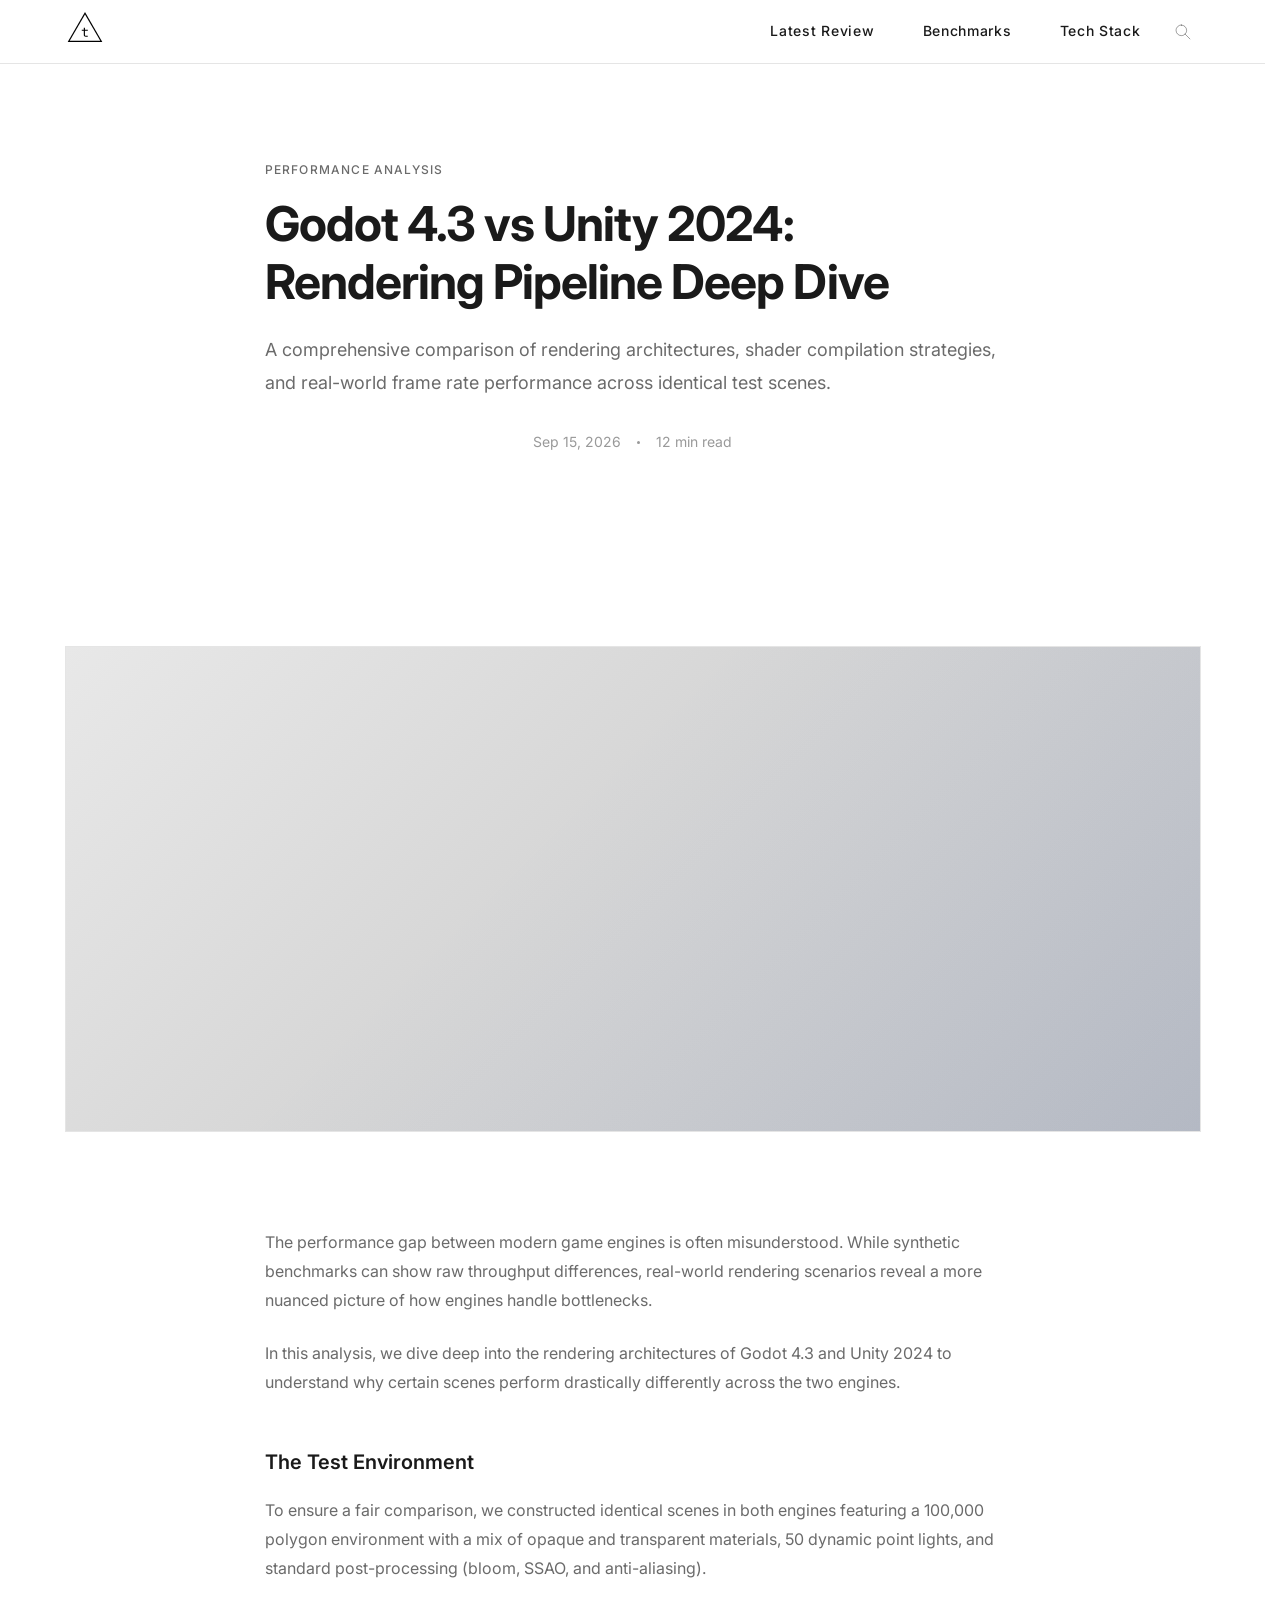
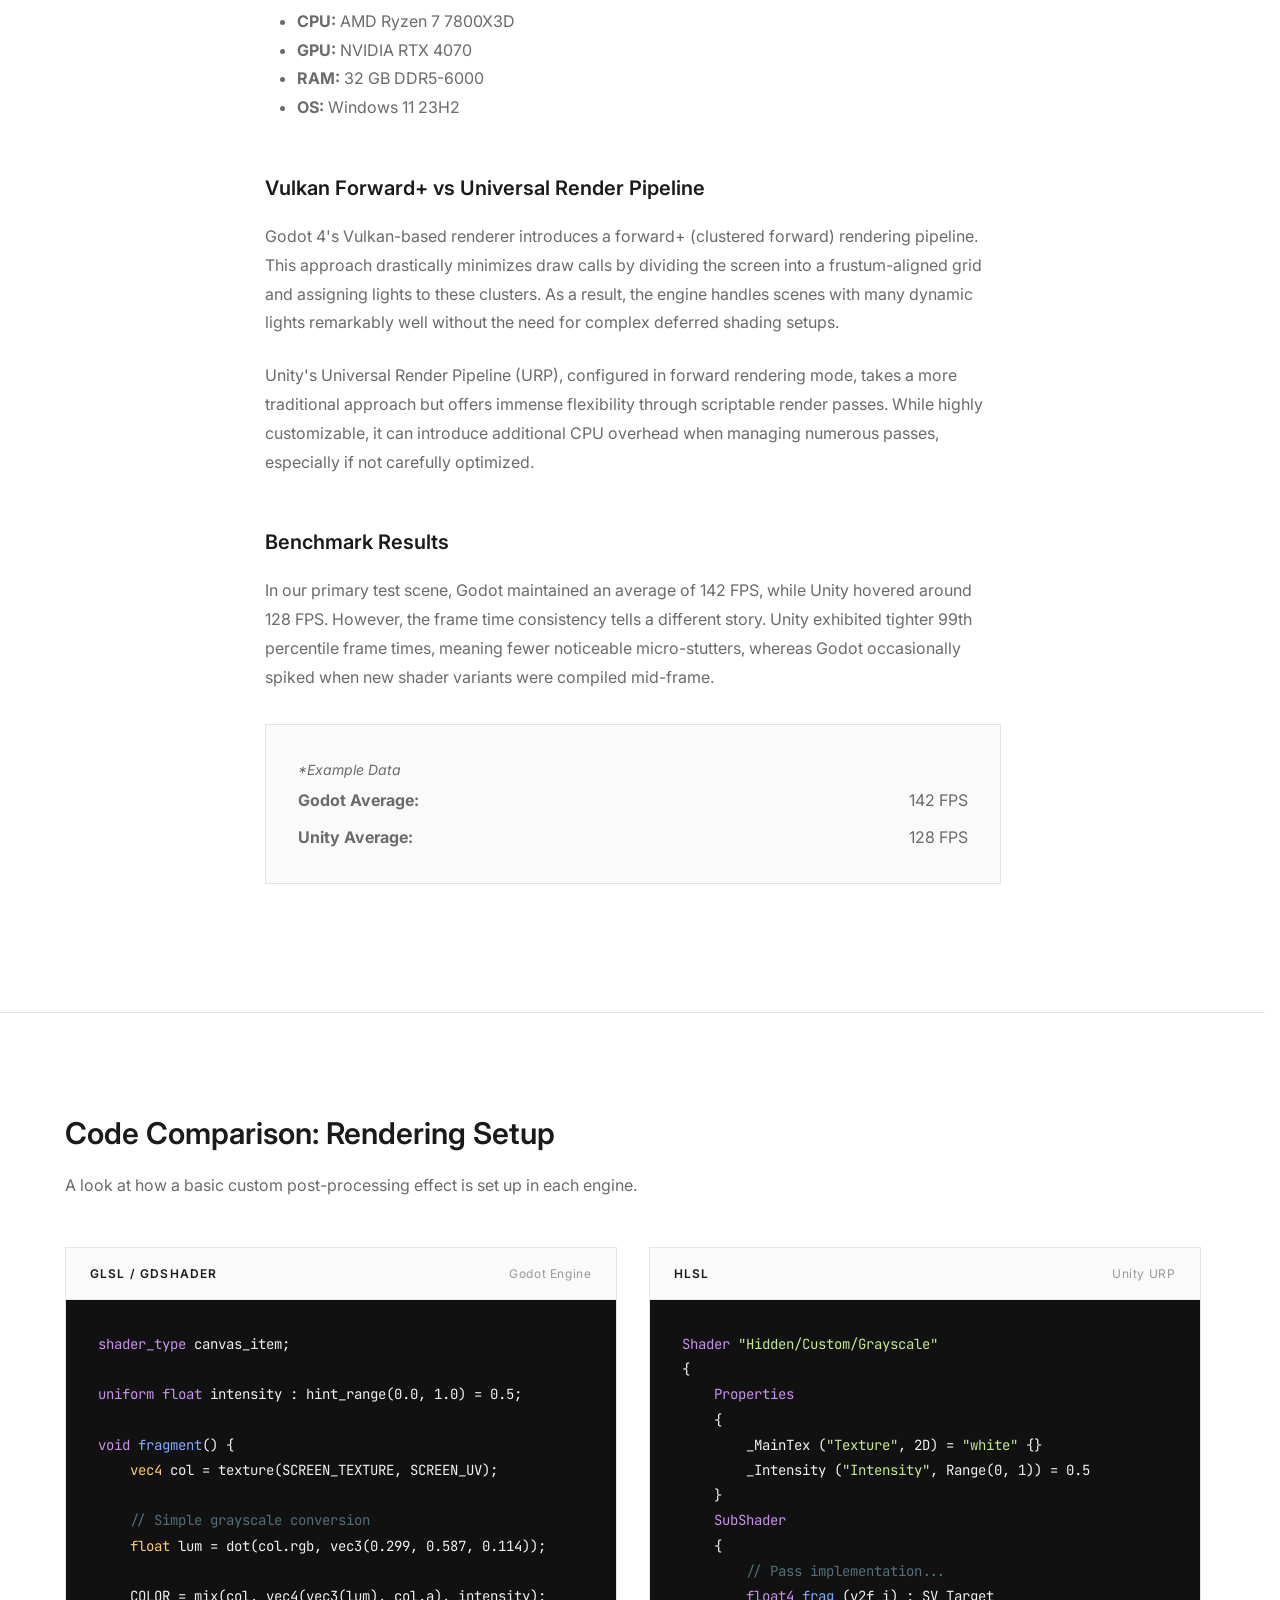
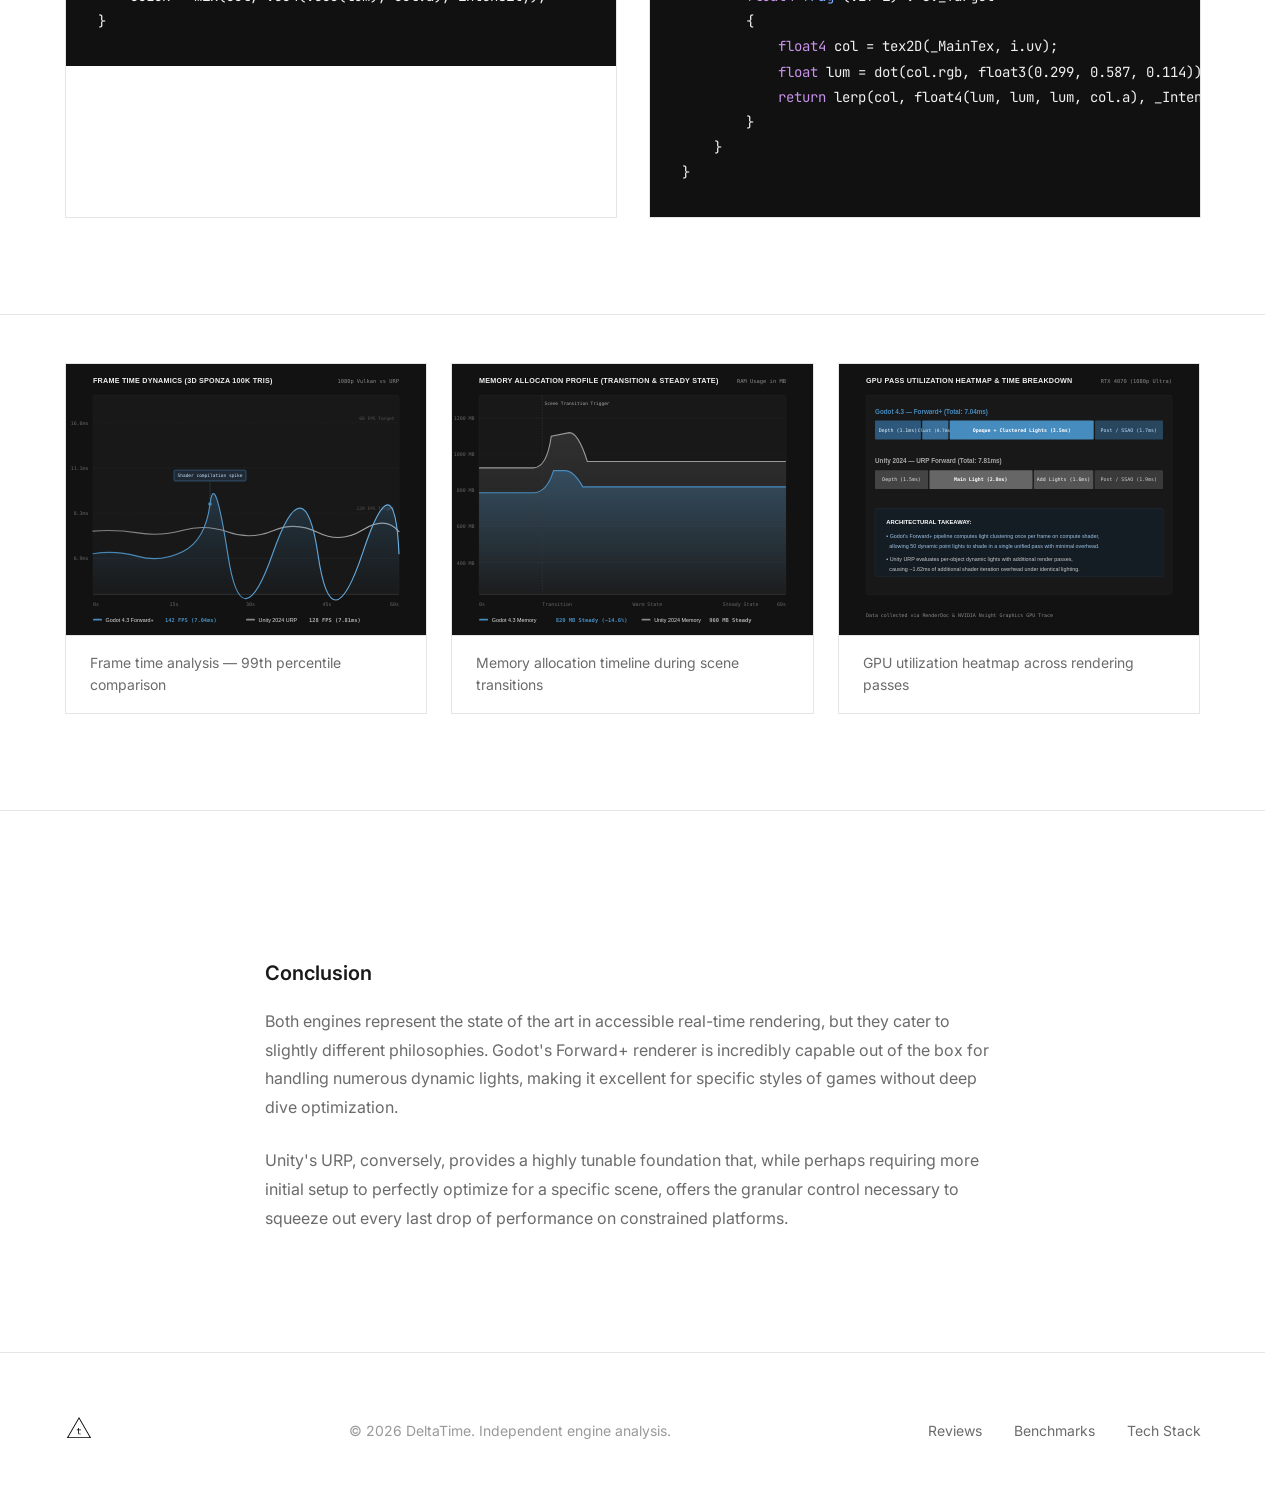
==== article.html @ a629da45 "first update" ====
<!DOCTYPE html>
<html lang="en">
<head>
  <meta charset="UTF-8">
  <meta name="viewport" content="width=device-width, initial-scale=1.0">
  <title>Godot 4.3 vs Unity 2024: Rendering Pipeline Deep Dive — DeltaTime</title>
  <meta name="description" content="A comprehensive comparison of rendering architectures, shader compilation strategies, and real-world frame rate performance between Godot and Unity.">

  <!-- Fonts -->
  <link rel="preconnect" href="https://fonts.googleapis.com">
  <link rel="preconnect" href="https://fonts.gstatic.com" crossorigin>
  <link href="https://fonts.googleapis.com/css2?family=Inter:wght@400;500;600;700&family=JetBrains+Mono:wght@400;500&display=swap" rel="stylesheet">

  <!-- AOS -->
  <link href="https://unpkg.com/aos@2.3.4/dist/aos.css" rel="stylesheet">

  <!-- Stylesheets -->
  <link rel="stylesheet" href="css/variables.css">
  <link rel="stylesheet" href="css/reset.css">
  <link rel="stylesheet" href="css/typography.css">
  <link rel="stylesheet" href="css/layout.css">
  <link rel="stylesheet" href="css/components.css">
  <link rel="stylesheet" href="css/responsive.css">
</head>
<body>

  <!-- Skip link -->
  <a href="#main-content" class="skip-link">Skip to main content</a>

  <!-- ========== HEADER ========== -->
  <header class="header" role="banner">
    <div class="container header__inner">
      <a href="index.html" class="header__logo" aria-label="DeltaTime home">
        <img src="assets/deltaTimeLogo.svg" alt="DeltaTime logo" width="40" height="40">
      </a>

      <div class="flex items-center gap-lg">
        <nav class="header__nav" id="main-nav" role="navigation" aria-label="Main navigation">
            <a href="article.html" class="header__link">Latest Review</a>
            <a href="benchmarks.html" class="header__link">Benchmarks</a>
            <a href="tech-stack.html" class="header__link">Tech Stack</a>
        </nav>
        <button class="header__search" id="search-toggle" aria-label="Open search" type="button">
          <img src="assets/searchIcon.svg" alt="" aria-hidden="true" width="18" height="18">
        </button>
        <button class="header__menu-toggle" id="menu-toggle" aria-label="Toggle menu" aria-expanded="false" type="button">
          <span></span>
          <span></span>
          <span></span>
        </button>
      </div>
    </div>
  </header>

  <!-- Search Modal -->
  <div class="search-modal" id="search-modal" role="dialog" aria-label="Search" aria-hidden="true">
    <div class="search-modal__inner">
      <label for="search-input" class="visually-hidden">Search articles</label>
      <input type="search" id="search-input" class="search-modal__input" placeholder="Search articles, benchmarks, reviews…" autocomplete="off">
      <p class="search-modal__hint">Press <kbd>Esc</kbd> to close</p>
    </div>
  </div>

  <main id="main-content">

    <article>
      <!-- ========== ARTICLE HEADER ========== -->
      <header class="section pb-0">
        <div class="container container--narrow text-center" data-aos="fade-up">
          <p class="eyebrow" style="margin-bottom: var(--space-md);">Performance Analysis</p>
          <h1 class="heading-display" style="margin-bottom: var(--space-lg);">Godot 4.3 vs Unity 2024: Rendering Pipeline Deep Dive</h1>
          <p class="body-large" style="margin-bottom: var(--space-xl);">A comprehensive comparison of rendering architectures, shader compilation strategies, and real-world frame rate performance across identical test scenes.</p>
          
          <div class="flex items-center justify-center gap-md" style="color: var(--color-text-light); font-size: var(--text-sm);">
            <time datetime="2026-09-15">Sep 15, 2026</time>
            <span style="width: 3px; height: 3px; border-radius: 50%; background-color: var(--color-text-light);" aria-hidden="true"></span>
            <span>12 min read</span>
          </div>
        </div>
      </header>

      <!-- ========== HERO IMAGE ========== -->
      <section class="section">
        <div class="container">
          <figure class="featured-review__image" data-tilt data-tilt-max="3" data-tilt-speed="400" data-tilt-glare data-tilt-max-glare="0.06" data-aos="fade-up" style="aspect-ratio: 21/9; margin-bottom: 0;">
            <figcaption class="visually-hidden">Game engine editor showing a 3D scene with performance metrics overlay</figcaption>
          </figure>
        </div>
      </section>

      <!-- ========== ARTICLE CONTENT ========== -->
      <div class="deep-dive" style="padding-top: 0;">
        <div class="container container--narrow">
          <div class="deep-dive__content">
            <p>The performance gap between modern game engines is often misunderstood. While synthetic benchmarks can show raw throughput differences, real-world rendering scenarios reveal a more nuanced picture of how engines handle bottlenecks.</p>
            
            <p>In this analysis, we dive deep into the rendering architectures of Godot 4.3 and Unity 2024 to understand why certain scenes perform drastically differently across the two engines.</p>

            <h3>The Test Environment</h3>
            <p>To ensure a fair comparison, we constructed identical scenes in both engines featuring a 100,000 polygon environment with a mix of opaque and transparent materials, 50 dynamic point lights, and standard post-processing (bloom, SSAO, and anti-aliasing).</p>
            
            <ul style="list-style-type: disc; padding-left: var(--space-xl); margin-bottom: var(--space-lg);">
              <li><strong>CPU:</strong> AMD Ryzen 7 7800X3D</li>
              <li><strong>GPU:</strong> NVIDIA RTX 4070</li>
              <li><strong>RAM:</strong> 32 GB DDR5-6000</li>
              <li><strong>OS:</strong> Windows 11 23H2</li>
            </ul>

            <h3>Vulkan Forward+ vs Universal Render Pipeline</h3>
            <p>Godot 4's Vulkan-based renderer introduces a forward+ (clustered forward) rendering pipeline. This approach drastically minimizes draw calls by dividing the screen into a frustum-aligned grid and assigning lights to these clusters. As a result, the engine handles scenes with many dynamic lights remarkably well without the need for complex deferred shading setups.</p>
            
            <p>Unity's Universal Render Pipeline (URP), configured in forward rendering mode, takes a more traditional approach but offers immense flexibility through scriptable render passes. While highly customizable, it can introduce additional CPU overhead when managing numerous passes, especially if not carefully optimized.</p>

            <h3>Benchmark Results</h3>
            <p>In our primary test scene, Godot maintained an average of 142 FPS, while Unity hovered around 128 FPS. However, the frame time consistency tells a different story. Unity exhibited tighter 99th percentile frame times, meaning fewer noticeable micro-stutters, whereas Godot occasionally spiked when new shader variants were compiled mid-frame.</p>

            <div style="padding: var(--space-xl); border: var(--border-thin); background: var(--color-bg-alt); margin: var(--space-xl) 0;">
              <p style="font-size: var(--text-sm); color: var(--color-text-muted); margin-bottom: var(--space-xs);"><em>*Example Data</em></p>
              <div class="flex items-center justify-between" style="margin-bottom: var(--space-sm);">
                <strong>Godot Average:</strong> <span>142 FPS</span>
              </div>
              <div class="flex items-center justify-between">
                <strong>Unity Average:</strong> <span>128 FPS</span>
              </div>
            </div>
            
          </div>
        </div>
      </div>

      <!-- ========== CODE COMPARISON ========== -->
      <section class="code-comparison" data-aos="fade-up">
        <div class="container">
          <h2 class="code-comparison__title">Code Comparison: Rendering Setup</h2>
          <p class="code-comparison__desc">A look at how a basic custom post-processing effect is set up in each engine.</p>

          <div class="code-comparison__grid">
            <!-- Godot -->
            <div class="code-block">
              <div class="code-block__header">
                <span class="code-block__lang">GLSL / GDShader</span>
                <span class="code-block__engine">Godot Engine</span>
              </div>
              <pre><code><span class="code-keyword">shader_type</span> canvas_item;

<span class="code-keyword">uniform float</span> intensity : hint_range(0.0, 1.0) = 0.5;

<span class="code-keyword">void</span> <span class="code-function">fragment</span>() {
    <span class="code-type">vec4</span> col = texture(SCREEN_TEXTURE, SCREEN_UV);
    
    <span class="code-comment">// Simple grayscale conversion</span>
    <span class="code-type">float</span> lum = dot(col.rgb, vec3(0.299, 0.587, 0.114));
    
    COLOR = mix(col, vec4(vec3(lum), col.a), intensity);
}</code></pre>
            </div>

            <!-- Unity -->
            <div class="code-block">
              <div class="code-block__header">
                <span class="code-block__lang">HLSL</span>
                <span class="code-block__engine">Unity URP</span>
              </div>
              <pre><code><span class="code-keyword">Shader</span> <span class="code-string">"Hidden/Custom/Grayscale"</span>
{
    <span class="code-keyword">Properties</span>
    {
        _MainTex (<span class="code-string">"Texture"</span>, 2D) = <span class="code-string">"white"</span> {}
        _Intensity (<span class="code-string">"Intensity"</span>, Range(0, 1)) = 0.5
    }
    <span class="code-keyword">SubShader</span>
    {
        <span class="code-comment">// Pass implementation...</span>
        <span class="code-keyword">float4</span> <span class="code-function">frag</span> (v2f i) : SV_Target
        {
            <span class="code-keyword">float4</span> col = tex2D(_MainTex, i.uv);
            <span class="code-keyword">float</span> lum = dot(col.rgb, float3(0.299, 0.587, 0.114));
            <span class="code-keyword">return</span> lerp(col, float4(lum, lum, lum, col.a), _Intensity);
        }
    }
}</code></pre>
            </div>
          </div>
        </div>
      </section>
      
      <!-- ========== ARTICLE IMAGES ========== -->
      <section class="article-images" style="padding-top: var(--space-2xl);">
        <div class="container">
          <div class="article-images__grid">
            <figure class="article-image" data-aos="fade-up" data-aos-delay="0" data-tilt data-tilt-max="4" data-tilt-speed="400" data-tilt-glare data-tilt-max-glare="0.06">
              <img src="assets/benchmark-frametime.svg" alt="Frame time graph comparing Godot and Unity" class="article-image__img" width="600" height="450" loading="lazy">
              <figcaption class="article-image__caption">Frame time analysis — 99th percentile comparison</figcaption>
            </figure>
  
            <figure class="article-image" data-aos="fade-up" data-aos-delay="100" data-tilt data-tilt-max="4" data-tilt-speed="400" data-tilt-glare data-tilt-max-glare="0.06">
              <img src="assets/benchmark-memory.svg" alt="Memory allocation timeline during scene transitions" class="article-image__img" width="600" height="450" loading="lazy">
              <figcaption class="article-image__caption">Memory allocation timeline during scene transitions</figcaption>
            </figure>
  
            <figure class="article-image" data-aos="fade-up" data-aos-delay="200" data-tilt data-tilt-max="4" data-tilt-speed="400" data-tilt-glare data-tilt-max-glare="0.06">
              <img src="assets/benchmark-gpu.svg" alt="GPU utilization heatmap across rendering passes" class="article-image__img" width="600" height="450" loading="lazy">
              <figcaption class="article-image__caption">GPU utilization heatmap across rendering passes</figcaption>
            </figure>
          </div>
        </div>
      </section>

      <!-- ========== CONCLUSION ========== -->
      <div class="deep-dive" style="border-bottom: none;">
        <div class="container container--narrow">
          <div class="deep-dive__content">
            <h3>Conclusion</h3>
            <p>Both engines represent the state of the art in accessible real-time rendering, but they cater to slightly different philosophies. Godot's Forward+ renderer is incredibly capable out of the box for handling numerous dynamic lights, making it excellent for specific styles of games without deep dive optimization.</p>
            <p>Unity's URP, conversely, provides a highly tunable foundation that, while perhaps requiring more initial setup to perfectly optimize for a specific scene, offers the granular control necessary to squeeze out every last drop of performance on constrained platforms.</p>
          </div>
        </div>
      </div>

    </article>

  </main>

  <!-- Image Gallery Modal -->
  <dialog class="image-dialog gallery-modal" id="gallery-modal" aria-label="Image Preview">
    <button class="dialog-close gallery-modal__close" id="gallery-close" type="button" aria-label="Close image">×</button>
    <figure class="gallery-modal__figure">
      <img class="gallery-modal__img" id="gallery-img" src="" alt="">
      <figcaption class="gallery-modal__caption" id="gallery-caption"></figcaption>
    </figure>
  </dialog>

  <!-- ========== FOOTER ========== -->
  <footer class="footer" role="contentinfo">
    <div class="container footer__inner">
      <a href="index.html" class="footer__logo" aria-label="DeltaTime home">
        <img src="assets/deltaTimeLogo.svg" alt="DeltaTime logo" width="28" height="28">
      </a>
      <p class="footer__copy">&copy; 2026 DeltaTime. Independent engine analysis.</p>
      <nav class="footer__links" aria-label="Footer navigation">
        <a href="reviews.html" class="footer__link">Reviews</a>
        <a href="benchmarks.html" class="footer__link">Benchmarks</a>
        <a href="tech-stack.html" class="footer__link">Tech Stack</a>
      </nav>
    </div>
  </footer>

  <!-- Scripts -->
  <script src="https://unpkg.com/aos@2.3.4/dist/aos.js"></script>
  <script src="https://unpkg.com/vanilla-tilt@1.8.1/dist/vanilla-tilt.min.js"></script>
  <script src="js/navigation.js"></script>
  <script src="js/search.js"></script>
  <script src="js/gallery.js"></script>
  <script src="js/animation.js"></script>
  <script src="js/main.js"></script>
</body>
</html>
---- css/variables.css ----
/* ============================================
   DeltaTime — Design Tokens
   ============================================ */

:root {
  /* Colors */
  --color-bg:          #ffffff;
  --color-bg-alt:      #fafafa;
  --color-bg-dark:     #111111;
  --color-text:        #1a1a1a;
  --color-text-muted:  #6b6b6b;
  --color-text-light:  #999999;
  --color-text-invert: #f0f0f0;
  --color-accent:      #2563eb;
  --color-accent-hover:#1d4ed8;
  --color-border:      #e5e5e5;
  --color-border-dark: #2a2a2a;
  --color-godot:       #478cbf;
  --color-unity:       #222c37;

  /* Typography */
  --font-heading: 'Inter', -apple-system, BlinkMacSystemFont, 'Segoe UI', sans-serif;
  --font-body:    'Inter', -apple-system, BlinkMacSystemFont, 'Segoe UI', sans-serif;
  --font-mono:    'JetBrains Mono', 'Fira Code', 'Consolas', monospace;

  --text-xs:   0.75rem;
  --text-sm:   0.875rem;
  --text-base: 1rem;
  --text-lg:   1.125rem;
  --text-xl:   1.25rem;
  --text-2xl:  1.5rem;
  --text-3xl:  1.875rem;
  --text-4xl:  2.25rem;
  --text-5xl:  3rem;

  --leading-tight:  1.2;
  --leading-normal: 1.6;
  --leading-loose:  1.8;

  --tracking-tight: -0.02em;
  --tracking-normal: 0;
  --tracking-wide:   0.05em;
  --tracking-wider:  0.1em;

  /* Spacing */
  --space-xs:  0.25rem;
  --space-sm:  0.5rem;
  --space-md:  1rem;
  --space-lg:  1.5rem;
  --space-xl:  2rem;
  --space-2xl: 3rem;
  --space-3xl: 4rem;
  --space-4xl: 6rem;
  --space-5xl: 8rem;

  /* Layout */
  --container-max: 1200px;
  --container-narrow: 800px;
  --header-height: 64px;

  /* Borders */
  --border-thin: 1px solid var(--color-border);
  --border-radius: 2px;

  /* Transitions */
  --transition-fast:   150ms ease;
  --transition-base:   250ms ease;
  --transition-slow:   400ms ease;

  /* Shadows — very subtle */
  --shadow-sm: 0 1px 2px rgba(0,0,0,0.04);
  --shadow-md: 0 2px 8px rgba(0,0,0,0.06);
}
---- css/typography.css ----
/* ============================================
   DeltaTime — Typography
   ============================================ */

/* Import Inter and JetBrains Mono via Google Fonts —
   loaded in HTML <head> to avoid FOUT */

.eyebrow {
  font-size: var(--text-xs);
  font-weight: 500;
  letter-spacing: var(--tracking-wider);
  text-transform: uppercase;
  color: var(--color-text-muted);
}

.heading-display {
  font-family: var(--font-heading);
  font-size: var(--text-5xl);
  font-weight: 700;
  line-height: var(--leading-tight);
  letter-spacing: var(--tracking-tight);
  color: var(--color-text);
}

.heading-section {
  font-family: var(--font-heading);
  font-size: var(--text-3xl);
  font-weight: 600;
  line-height: var(--leading-tight);
  letter-spacing: var(--tracking-tight);
}

.heading-card {
  font-family: var(--font-heading);
  font-size: var(--text-xl);
  font-weight: 600;
  line-height: var(--leading-tight);
}

.heading-small {
  font-family: var(--font-heading);
  font-size: var(--text-lg);
  font-weight: 600;
  line-height: var(--leading-tight);
}

.body-large {
  font-size: var(--text-lg);
  line-height: var(--leading-loose);
  color: var(--color-text-muted);
}

.body-text {
  font-size: var(--text-base);
  line-height: var(--leading-normal);
}

.body-small {
  font-size: var(--text-sm);
  line-height: var(--leading-normal);
  color: var(--color-text-muted);
}

.label {
  font-size: var(--text-xs);
  font-weight: 500;
  letter-spacing: var(--tracking-wide);
  text-transform: uppercase;
  color: var(--color-text-light);
}

.mono {
  font-family: var(--font-mono);
  font-size: var(--text-sm);
}
---- css/layout.css ----
/* ============================================
   DeltaTime — Layout
   ============================================ */

html {
  scrollbar-gutter: stable;
}
   
.container {
  width: 100%;
  max-width: var(--container-max);
  margin-left: auto;
  margin-right: auto;
  padding-left: var(--space-xl);
  padding-right: var(--space-xl);
}

.container--narrow {
  max-width: var(--container-narrow);
}

/* Section spacing */
.section {
  padding-top: var(--space-4xl);
  padding-bottom: var(--space-4xl);
}

.section--sm {
  padding-top: var(--space-3xl);
  padding-bottom: var(--space-3xl);
}

.section--dark {
  background-color: var(--color-bg-dark);
  color: var(--color-text-invert);
}

.section--alt {
  background-color: var(--color-bg-alt);
}

/* Grid layouts */
.grid-2 {
  display: grid;
  grid-template-columns: repeat(2, 1fr);
  gap: var(--space-xl);
}

.grid-3 {
  display: grid;
  grid-template-columns: repeat(3, 1fr);
  gap: var(--space-xl);
}

/* Flex utilities */
.flex {
  display: flex;
}

.flex-col {
  flex-direction: column;
}

.flex-wrap {
  flex-wrap: wrap;
}

.items-center {
  align-items: center;
}

.justify-between {
  justify-content: space-between;
}

.justify-center {
  justify-content: center;
}

.gap-sm { gap: var(--space-sm); }
.gap-md { gap: var(--space-md); }
.gap-lg { gap: var(--space-lg); }
.gap-xl { gap: var(--space-xl); }
.gap-2xl { gap: var(--space-2xl); }

/* Dividers */
.divider {
  border: none;
  border-top: var(--border-thin);
  margin: var(--space-3xl) 0;
}

/* Accessibility */
.visually-hidden {
  position: absolute;
  width: 1px;
  height: 1px;
  padding: 0;
  margin: -1px;
  overflow: hidden;
  clip: rect(0, 0, 0, 0);
  white-space: nowrap;
  border: 0;
}

/* Native Dialog Gallery */
dialog.gallery-modal,
dialog.image-dialog {
  margin: auto;
  padding: 0;
  border: none;
  background: transparent;
  max-width: 90vw;
  max-height: 90vh;
  overflow: visible;
  position: relative;
}

dialog.gallery-modal::backdrop,
dialog.image-dialog::backdrop {
  background-color: rgba(0, 0, 0, 0.85);
  backdrop-filter: blur(4px);
}

.gallery-modal__inner {
  position: relative;
  display: flex;
  flex-direction: column;
  align-items: center;
}

.gallery-modal__close,
.dialog-close {
  position: absolute;
  top: -36px;
  right: 0;
  background: transparent;
  border: none;
  color: white;
  font-size: var(--text-xl);
  cursor: pointer;
  padding: var(--space-xs);
  line-height: 1;
  transition: opacity var(--transition-fast);
}

.gallery-modal__close:hover,
.dialog-close:hover {
  opacity: 0.7;
}

.gallery-modal__close:focus-visible,
.dialog-close:focus-visible {
  outline: 2px solid var(--color-accent);
}

.gallery-modal__figure {
  margin: 0;
  background: var(--color-bg);
  border: var(--border-thin);
  padding: var(--space-xs);
  box-shadow: var(--shadow-lg);
  display: flex;
  flex-direction: column;
  align-items: center;
}

.gallery-modal__img {
  max-width: 85vw;
  max-height: calc(85vh - 60px);
  object-fit: contain;
  display: block;
}

.gallery-modal__caption {
  color: white;
  text-align: center;
  margin-top: var(--space-md);
  margin-bottom: var(--space-xs);
  font-size: var(--text-sm);
  max-width: 80ch;
}

/* Make article images look clickable */
.article-image {
  cursor: zoom-in;
}

.article-image:focus-visible {
  outline: 2px solid var(--color-accent);
  outline-offset: 2px;
}

.article-image__img {
  width: 100%;
  aspect-ratio: 4 / 3;
  object-fit: cover;
  display: block;
  background-color: var(--color-bg-alt);
}
---- css/components.css ----
/* ============================================
   DeltaTime — Components
   ============================================ */

/* ----- Header / Navbar ----- */

.header {
  position: sticky;
  top: 0;
  z-index: 100;
  background-color: var(--color-bg);
  border-bottom: var(--border-thin);
  height: var(--header-height);
}

.header__inner {
  display: flex;
  align-items: center;
  justify-content: space-between;
  height: 100%;
}

.header__logo {
  display: flex;
  align-items: center;
  gap: var(--space-sm);
}

.header__logo img {
  height: 40px;
  width: auto;
}

.header__nav {
  display: flex;
  align-items: center;
  gap: var(--space-2xl);
}

.header__link {
  font-size: var(--text-sm);
  font-weight: 500;
  letter-spacing: var(--tracking-wide);
  color: var(--color-text);
  transition: color var(--transition-fast);
  position: relative;
}

.header__link::after {
  content: '';
  position: absolute;
  bottom: -2px;
  left: 0;
  width: 0;
  height: 1px;
  background-color: var(--color-text);
  transition: width var(--transition-base);
}

.header__link:hover::after,
.header__link:focus-visible::after {
  width: 100%;
}

.header__search {
  display: flex;
  align-items: center;
  justify-content: center;
  width: 36px;
  height: 36px;
  transition: opacity var(--transition-fast);
}

.header__search:hover {
  opacity: 0.6;
}

.header__search img {
  width: 18px;
  height: 18px;
}

/* Mobile menu toggle */
.header__menu-toggle {
  display: none;
  flex-direction: column;
  justify-content: center;
  gap: 5px;
  width: 36px;
  height: 36px;
  cursor: pointer;
}

.header__menu-toggle span {
  display: block;
  width: 20px;
  height: 1.5px;
  background-color: var(--color-text);
  transition: transform var(--transition-base), opacity var(--transition-base);
}

.header__menu-toggle.is-active span:nth-child(1) {
  transform: translateY(6.5px) rotate(45deg);
}

.header__menu-toggle.is-active span:nth-child(2) {
  opacity: 0;
}

.header__menu-toggle.is-active span:nth-child(3) {
  transform: translateY(-6.5px) rotate(-45deg);
}

/* ----- Hero Section ----- */

.hero {
  padding-top: var(--space-5xl);
  padding-bottom: var(--space-4xl);
  border-bottom: var(--border-thin);
}

.hero__top {
  display: flex;
  align-items: center;
  justify-content: space-between;
  gap: var(--space-3xl);
  margin-bottom: var(--space-3xl);
}

.hero__content {
  flex: 1;
  max-width: 560px;
  margin-bottom: 0;
}

.hero__visual {
  flex: 1;
  max-width: 520px;
  width: 100%;
  margin: 0;
}

.hero__visual-img {
  width: 100%;
  height: auto;
  display: block;
  object-fit: contain;
}

.hero__eyebrow {
  margin-bottom: var(--space-md);
}

.hero__title {
  margin-bottom: var(--space-lg);
}

.hero__description {
  margin-bottom: var(--space-xl);
}

.hero__cards {
  display: grid;
  grid-template-columns: repeat(2, 1fr);
  gap: var(--space-xl);
}

@media (max-width: 992px) {
  .hero__top {
    flex-direction: column;
    align-items: flex-start;
    gap: var(--space-2xl);
  }

  .hero__content,
  .hero__visual {
    max-width: 100%;
  }
}

/* Engine performance card (hero) */
.engine-card {
  border: var(--border-thin);
  padding: var(--space-2xl);
  background-color: var(--color-bg);
  transition: box-shadow var(--transition-base);
}

.engine-card:hover {
  box-shadow: var(--shadow-md);
}

.engine-card__header {
  display: flex;
  align-items: center;
  justify-content: space-between;
  margin-bottom: var(--space-lg);
  padding-bottom: var(--space-md);
  border-bottom: var(--border-thin);
}

.engine-card__name {
  font-size: var(--text-sm);
  font-weight: 600;
  letter-spacing: var(--tracking-wide);
  text-transform: uppercase;
}

.engine-card__badge {
  font-size: var(--text-xs);
  font-weight: 500;
  letter-spacing: var(--tracking-wide);
  color: var(--color-text-light);
}

.engine-card__metric {
  margin-bottom: var(--space-lg);
}

.engine-card__metric:last-child {
  margin-bottom: 0;
}

.engine-card__metric-label {
  font-size: var(--text-xs);
  font-weight: 500;
  letter-spacing: var(--tracking-wide);
  text-transform: uppercase;
  color: var(--color-text-light);
  margin-bottom: var(--space-xs);
}

.engine-card__metric-value {
  font-size: var(--text-3xl);
  font-weight: 700;
  letter-spacing: var(--tracking-tight);
  font-variant-numeric: tabular-nums;
}

.engine-card__metric-unit {
  font-size: var(--text-sm);
  font-weight: 400;
  color: var(--color-text-muted);
  margin-left: var(--space-xs);
}

/* ----- CTA / Buttons ----- */

.cta {
  display: inline-flex;
  align-items: center;
  gap: var(--space-sm);
  font-size: var(--text-sm);
  font-weight: 500;
  color: var(--color-accent);
  letter-spacing: var(--tracking-wide);
  transition: gap var(--transition-base);
}

.cta:hover,
.cta:focus-visible {
  gap: var(--space-md);
}

.cta--dark {
  color: var(--color-text-invert);
}

.btn {
  display: inline-flex;
  align-items: center;
  gap: var(--space-sm);
  padding: var(--space-md) var(--space-xl);
  font-size: var(--text-sm);
  font-weight: 500;
  letter-spacing: var(--tracking-wide);
  border: 1px solid var(--color-text);
  color: var(--color-text);
  background: transparent;
  transition: background-color var(--transition-base), color var(--transition-base);
}

.btn:hover,
.btn:focus-visible {
  background-color: var(--color-text);
  color: var(--color-bg);
}

.btn--light {
  border-color: var(--color-text-invert);
  color: var(--color-text-invert);
}

.btn--light:hover,
.btn--light:focus-visible {
  background-color: var(--color-text-invert);
  color: var(--color-bg-dark);
}

/* ----- Featured Review ----- */

.featured-review {
  padding-top: var(--space-4xl);
  padding-bottom: var(--space-4xl);
  border-bottom: var(--border-thin);
}

.featured-review__inner {
  display: grid;
  grid-template-columns: 1fr 1fr;
  gap: var(--space-3xl);
  align-items: center;
}

.featured-review__image {
  width: 100%;
  background: linear-gradient(135deg, #e8e8e8 0%, #d4d4d4 50%, #c0c0c0 100%);
  border: var(--border-thin);
  overflow: hidden;
  position: relative;
}

.featured-review__image::after {
  content: '';
  position: absolute;
  inset: 0;
  background:
    linear-gradient(135deg, transparent 40%, rgba(37, 99, 235, 0.08) 100%);
}

.featured-review__category {
  margin-bottom: var(--space-md);
}

.featured-review__title {
  font-size: var(--text-3xl);
  font-weight: 600;
  line-height: var(--leading-tight);
  margin-bottom: var(--space-lg);
}

.featured-review__desc {
  color: var(--color-text-muted);
  margin-bottom: var(--space-lg);
  line-height: var(--leading-loose);
}

.featured-review__meta {
  display: flex;
  align-items: center;
  gap: var(--space-md);
  margin-bottom: var(--space-xl);
  color: var(--color-text-light);
  font-size: var(--text-sm);
}

.featured-review__meta-divider {
  width: 3px;
  height: 3px;
  border-radius: 50%;
  background-color: var(--color-text-light);
}

/* ----- Review Cards ----- */

.reviews-section {
  padding-top: var(--space-4xl);
  padding-bottom: var(--space-4xl);
  border-bottom: var(--border-thin);
}

.reviews-section__header {
  display: flex;
  align-items: baseline;
  justify-content: space-between;
  margin-bottom: var(--space-2xl);
}

.review-card {
  border: var(--border-thin);
  transition: box-shadow var(--transition-base);
}

.review-card:hover {
  box-shadow: var(--shadow-md);
}

.review-card__image {
  width: 100%;
  aspect-ratio: 16 / 9;
  overflow: hidden;
}

.review-card__image-inner {
  width: 100%;
  height: 100%;
  background: linear-gradient(135deg, #e8e8e8 0%, #d0d0d0 100%);
  transition: transform var(--transition-slow);
}

.review-card:hover .review-card__image-inner {
  transform: scale(1.02);
}

.review-card__body {
  padding: var(--space-xl);
}

.review-card__category {
  margin-bottom: var(--space-sm);
}

.review-card__title {
  font-size: var(--text-lg);
  font-weight: 600;
  line-height: var(--leading-tight);
  margin-bottom: var(--space-md);
}

.review-card__desc {
  color: var(--color-text-muted);
  font-size: var(--text-sm);
  line-height: var(--leading-normal);
  margin-bottom: var(--space-lg);
}

.review-card__meta {
  display: flex;
  align-items: center;
  gap: var(--space-sm);
  color: var(--color-text-light);
  font-size: var(--text-xs);
}

.review-card__meta-divider {
  width: 3px;
  height: 3px;
  border-radius: 50%;
  background-color: var(--color-text-light);
}

/* ----- Benchmark Spotlight ----- */

.benchmark {
  background-color: var(--color-bg-dark);
  color: var(--color-text-invert);
  padding-top: var(--space-4xl);
  padding-bottom: var(--space-4xl);
}

.benchmark__header {
  margin-bottom: var(--space-3xl);
}

.benchmark__title {
  font-size: var(--text-3xl);
  font-weight: 600;
  margin-bottom: var(--space-md);
}

.benchmark__desc {
  color: rgba(255,255,255,0.6);
  max-width: 600px;
}

.benchmark__bars {
  display: grid;
  grid-template-columns: repeat(2, 1fr);
  gap: var(--space-2xl);
  margin-bottom: var(--space-3xl);
}

.benchmark-bar {
  display: flex;
  flex-direction: column;
  gap: var(--space-md);
}

.benchmark-bar__label {
  display: flex;
  align-items: baseline;
  justify-content: space-between;
}

.benchmark-bar__engine {
  font-size: var(--text-sm);
  font-weight: 500;
  letter-spacing: var(--tracking-wide);
  text-transform: uppercase;
}

.benchmark-bar__value {
  font-size: var(--text-2xl);
  font-weight: 700;
  font-variant-numeric: tabular-nums;
}

.benchmark-bar__value span {
  font-size: var(--text-sm);
  font-weight: 400;
  color: rgba(255,255,255,0.5);
  margin-left: 4px;
}

/* Progress bar styling */
.benchmark-bar progress {
  -webkit-appearance: none;
  -moz-appearance: none;
  appearance: none;
  width: 100%;
  height: 6px;
  border: none;
  background-color: var(--color-border-dark);
}

.benchmark-bar progress::-webkit-progress-bar {
  background-color: var(--color-border-dark);
  border-radius: 0;
}

.benchmark-bar progress::-webkit-progress-value {
  background-color: var(--color-accent);
  border-radius: 0;
}

.benchmark-bar progress::-moz-progress-bar {
  background-color: var(--color-accent);
  border-radius: 0;
}

.benchmark-bar--godot progress::-webkit-progress-value {
  background-color: var(--color-godot);
}

.benchmark-bar--godot progress::-moz-progress-bar {
  background-color: var(--color-godot);
}

.benchmark-bar--unity progress::-webkit-progress-value {
  background-color: #666;
}

.benchmark-bar--unity progress::-moz-progress-bar {
  background-color: #666;
}

.benchmark__env {
  padding: var(--space-xl);
  border: 1px solid var(--color-border-dark);
  margin-bottom: var(--space-2xl);
}

.benchmark__env-title {
  font-size: var(--text-xs);
  font-weight: 500;
  letter-spacing: var(--tracking-wider);
  text-transform: uppercase;
  color: rgba(255,255,255,0.4);
  margin-bottom: var(--space-md);
}

.benchmark__env-list {
  display: grid;
  grid-template-columns: repeat(auto-fit, minmax(200px, 1fr));
  gap: var(--space-md);
}

.benchmark__env-item {
  font-size: var(--text-sm);
  color: rgba(255,255,255,0.6);
}

.benchmark__env-item strong {
  color: rgba(255,255,255,0.9);
  font-weight: 500;
}

.benchmark__disclaimer {
  font-size: var(--text-xs);
  color: rgba(255,255,255,0.35);
  margin-top: var(--space-lg);
  font-style: italic;
}

/* ----- Engine Comparison ----- */

.comparison {
  padding-top: var(--space-4xl);
  padding-bottom: var(--space-4xl);
  border-bottom: var(--border-thin);
}

.comparison__header {
  margin-bottom: var(--space-2xl);
}

.comparison__title {
  font-size: var(--text-3xl);
  font-weight: 600;
  margin-bottom: var(--space-lg);
}

.comparison__tabs {
  display: flex;
  gap: 0;
  border: var(--border-thin);
  width: fit-content;
}

.comparison__tab {
  padding: var(--space-md) var(--space-xl);
  font-size: var(--text-sm);
  font-weight: 500;
  letter-spacing: var(--tracking-wide);
  cursor: pointer;
  transition: background-color var(--transition-fast), color var(--transition-fast);
  border-right: var(--border-thin);
}

.comparison__tab:last-child {
  border-right: none;
}

.comparison__tab.is-active {
  background-color: var(--color-text);
  color: var(--color-bg);
}

.comparison__tab:hover:not(.is-active) {
  background-color: var(--color-bg-alt);
}

.comparison__grid {
  display: grid;
  grid-template-columns: repeat(4, 1fr);
  gap: var(--space-xl);
  margin-top: var(--space-2xl);
}

.comparison__card {
  border: var(--border-thin);
  padding: var(--space-xl);
  text-align: center;
}

.comparison__card-label {
  font-size: var(--text-xs);
  font-weight: 500;
  letter-spacing: var(--tracking-wider);
  text-transform: uppercase;
  color: var(--color-text-light);
  margin-bottom: var(--space-lg);
}

.comparison__card-value {
  font-size: var(--text-4xl);
  font-weight: 700;
  letter-spacing: var(--tracking-tight);
  font-variant-numeric: tabular-nums;
  margin-bottom: var(--space-xs);
}

.comparison__card-unit {
  font-size: var(--text-sm);
  color: var(--color-text-muted);
}

.comparison__card-diff {
  font-size: var(--text-xs);
  margin-top: var(--space-md);
  padding-top: var(--space-md);
  border-top: var(--border-thin);
  color: var(--color-text-light);
}

.comparison__card-diff.is-positive {
  color: #16a34a;
}

.comparison__card-diff.is-negative {
  color: #dc2626;
}

/* ----- Technical Deep Dive ----- */

.deep-dive {
  padding-top: var(--space-4xl);
  padding-bottom: var(--space-4xl);
  border-bottom: var(--border-thin);
}

.deep-dive__inner {
  max-width: var(--container-narrow);
  margin: 0 auto;
}

.deep-dive__title {
  font-size: var(--text-3xl);
  font-weight: 600;
  margin-bottom: var(--space-2xl);
}

.deep-dive__content {
  color: var(--color-text-muted);
  line-height: var(--leading-loose);
}

.deep-dive__content p {
  margin-bottom: var(--space-lg);
}

.deep-dive__content h3 {
  color: var(--color-text);
  font-size: var(--text-xl);
  font-weight: 600;
  margin-top: var(--space-2xl);
  margin-bottom: var(--space-md);
}

/* ----- Code Comparison ----- */

.code-comparison {
  padding-top: var(--space-4xl);
  padding-bottom: var(--space-4xl);
  border-bottom: var(--border-thin);
}

.code-comparison__title {
  font-size: var(--text-3xl);
  font-weight: 600;
  margin-bottom: var(--space-md);
}

.code-comparison__desc {
  color: var(--color-text-muted);
  margin-bottom: var(--space-2xl);
  max-width: 600px;
}

.code-comparison__grid {
  display: grid;
  grid-template-columns: repeat(2, 1fr);
  gap: var(--space-xl);
}

.code-block {
  border: var(--border-thin);
  overflow: hidden;
}

.code-block__header {
  display: flex;
  align-items: center;
  justify-content: space-between;
  padding: var(--space-md) var(--space-lg);
  border-bottom: var(--border-thin);
  background-color: var(--color-bg-alt);
}

.code-block__lang {
  font-size: var(--text-xs);
  font-weight: 600;
  letter-spacing: var(--tracking-wider);
  text-transform: uppercase;
}

.code-block__engine {
  font-size: var(--text-xs);
  color: var(--color-text-light);
  letter-spacing: var(--tracking-wide);
}

.code-block pre {
  padding: var(--space-xl);
  background-color: var(--color-bg-dark);
  color: var(--color-text-invert);
  font-size: var(--text-sm);
  line-height: var(--leading-loose);
  overflow-x: auto;
  margin: 0;
}

.code-block code {
  font-family: var(--font-mono);
  font-size: var(--text-sm);
}

/* Code syntax coloring (minimal) */
.code-keyword {
  color: #c792ea;
}

.code-function {
  color: #82aaff;
}

.code-string {
  color: #c3e88d;
}

.code-comment {
  color: #546e7a;
}

.code-type {
  color: #ffcb6b;
}

.code-number {
  color: #f78c6c;
}

/* ----- Article Images ----- */

.article-images {
  padding-top: var(--space-4xl);
  padding-bottom: var(--space-4xl);
  border-bottom: var(--border-thin);
}

.article-images__title {
  font-size: var(--text-3xl);
  font-weight: 600;
  margin-bottom: var(--space-2xl);
}

.article-images__grid {
  display: grid;
  grid-template-columns: repeat(3, 1fr);
  gap: var(--space-lg);
}

.article-image {
  border: var(--border-thin);
  overflow: hidden;
}

.article-image__visual {
  width: 100%;
  aspect-ratio: 4 / 3;
  background: linear-gradient(135deg, #e8e8e8 0%, #d0d0d0 100%);
}

.article-image__visual--alt {
  background: linear-gradient(135deg, #dde4ee 0%, #c8d0dc 100%);
}

.article-image__visual--dark {
  background: linear-gradient(135deg, #2a2a2a 0%, #1a1a1a 100%);
}

.article-image__caption {
  padding: var(--space-md) var(--space-lg);
  font-size: var(--text-sm);
  color: var(--color-text-muted);
  border-top: var(--border-thin);
}

/* ----- Tech Stack Section ----- */

.tech-stack {
  padding-top: var(--space-4xl);
  padding-bottom: var(--space-4xl);
  border-bottom: var(--border-thin);
  background-color: var(--color-bg-alt);
}

.tech-stack__header {
  text-align: center;
  margin-bottom: var(--space-3xl);
}

.tech-stack__title {
  font-size: var(--text-3xl);
  font-weight: 600;
  margin-bottom: var(--space-md);
}

.tech-stack__desc {
  color: var(--color-text-muted);
  max-width: 500px;
  margin: 0 auto;
}

.tech-stack__grid {
  display: grid;
  grid-template-columns: repeat(5, 1fr);
  gap: var(--space-xl);
}

.tech-stack__item {
  text-align: center;
  padding: var(--space-2xl) var(--space-lg);
  border: var(--border-thin);
  background-color: var(--color-bg);
  transition: box-shadow var(--transition-base);
}

.tech-stack__item:hover {
  box-shadow: var(--shadow-md);
}

.tech-stack__icon {
  font-size: var(--text-3xl);
  margin-bottom: var(--space-md);
  display: flex;
  align-items: center;
  justify-content: center;
  height: 48px;
}

.tech-stack__name {
  font-size: var(--text-sm);
  font-weight: 600;
  margin-bottom: var(--space-xs);
}

.tech-stack__role {
  font-size: var(--text-xs);
  color: var(--color-text-light);
}

/* ----- Footer ----- */

.footer {
  padding: var(--space-3xl) 0;
  border-top: var(--border-thin);
}

.footer__inner {
  display: flex;
  align-items: center;
  justify-content: space-between;
}

.footer__logo {
  display: flex;
  align-items: center;
  gap: var(--space-sm);
}

.footer__logo img {
  height: 28px;
  width: auto;
}

.footer__copy {
  font-size: var(--text-sm);
  color: var(--color-text-light);
}

.footer__links {
  display: flex;
  gap: var(--space-xl);
}

.footer__link {
  font-size: var(--text-sm);
  color: var(--color-text-muted);
  transition: color var(--transition-fast);
}

.footer__link:hover {
  color: var(--color-text);
}

/* ----- Search Modal ----- */

.search-modal {
  position: fixed;
  inset: 0;
  z-index: 200;
  display: flex;
  align-items: flex-start;
  justify-content: center;
  padding-top: 120px;
  background-color: rgba(0, 0, 0, 0.5);
  opacity: 0;
  visibility: hidden;
  transition: opacity var(--transition-base), visibility var(--transition-base);
}

.search-modal.is-open {
  opacity: 1;
  visibility: visible;
}

.search-modal__inner {
  width: 100%;
  max-width: 600px;
  background: var(--color-bg);
  border: var(--border-thin);
  padding: var(--space-xl);
  transform: translateY(-10px);
  transition: transform var(--transition-base);
}

.search-modal.is-open .search-modal__inner {
  transform: translateY(0);
}

.search-modal__input {
  width: 100%;
  padding: var(--space-md) 0;
  border: none;
  border-bottom: var(--border-thin);
  font-size: var(--text-lg);
  background: transparent;
  outline: none;
}

.search-modal__input::placeholder {
  color: var(--color-text-light);
}

.search-modal__hint {
  margin-top: var(--space-md);
  font-size: var(--text-xs);
  color: var(--color-text-light);
}

/* ----- Focus styles ----- */

a:focus-visible,
button:focus-visible,
input:focus-visible {
  outline: 2px solid var(--color-accent);
  outline-offset: 2px;
}

/* ----- Skip Link ----- */

.skip-link {
  position: absolute;
  top: -100%;
  left: var(--space-md);
  padding: var(--space-sm) var(--space-md);
  background: var(--color-text);
  color: var(--color-bg);
  font-size: var(--text-sm);
  z-index: 999;
  transition: top var(--transition-fast);
}

.skip-link:focus {
  top: var(--space-md);
}
---- css/responsive.css ----
/* ============================================
   DeltaTime — Responsive
   ============================================ */

/* Tablet: <= 1024px */
@media (max-width: 1024px) {
  :root {
    --text-5xl: 2.25rem;
    --text-4xl: 1.875rem;
    --text-3xl: 1.5rem;
  }

  .hero__cards {
    grid-template-columns: repeat(2, 1fr);
    gap: var(--space-lg);
  }

  .comparison__grid {
    grid-template-columns: repeat(2, 1fr);
  }

  .tech-stack__grid {
    grid-template-columns: repeat(3, 1fr);
  }

  .benchmark__bars {
    grid-template-columns: 1fr;
  }

  .code-comparison__grid {
    grid-template-columns: 1fr;
  }

  .article-images__grid {
    grid-template-columns: repeat(2, 1fr);
  }
}

/* Mobile: <= 768px */
@media (max-width: 768px) {
  :root {
    --text-5xl: 1.875rem;
    --text-4xl: 1.5rem;
    --text-3xl: 1.25rem;
    --space-4xl: 4rem;
    --space-5xl: 5rem;
  }

  .container {
    padding-left: var(--space-lg);
    padding-right: var(--space-lg);
  }

  /* Header mobile */
  .header__nav {
    position: fixed;
    top: var(--header-height);
    left: 0;
    right: 0;
    bottom: 0;
    flex-direction: column;
    align-items: flex-start;
    gap: 0;
    padding: var(--space-xl);
    background-color: var(--color-bg);
    border-top: var(--border-thin);
    transform: translateX(100%);
    transition: transform var(--transition-base);
  }

  .header__nav.is-open {
    transform: translateX(0);
  }

  .header__nav .header__link {
    display: block;
    width: 100%;
    padding: var(--space-lg) 0;
    font-size: var(--text-lg);
    border-bottom: var(--border-thin);
  }

  .header__menu-toggle {
    display: flex;
  }

  /* Hero */
  .hero {
    padding-top: var(--space-3xl);
    padding-bottom: var(--space-3xl);
  }

  .hero__cards {
    grid-template-columns: 1fr;
  }

  /* Featured review */
  .featured-review__inner {
    grid-template-columns: 1fr;
    gap: var(--space-xl);
  }

  /* Reviews */
  .grid-3 {
    grid-template-columns: 1fr;
  }

  /* Comparison */
  .comparison__grid {
    grid-template-columns: repeat(2, 1fr);
  }

  /* Article images */
  .article-images__grid {
    grid-template-columns: 1fr;
  }

  /* Tech stack */
  .tech-stack__grid {
    grid-template-columns: repeat(2, 1fr);
  }

  /* Footer */
  .footer__inner {
    flex-direction: column;
    gap: var(--space-lg);
    text-align: center;
  }

  .footer__links {
    flex-wrap: wrap;
    justify-content: center;
  }
}

/* Small mobile: <= 480px */
@media (max-width: 480px) {
  :root {
    --text-5xl: 1.5rem;
    --space-4xl: 3rem;
    --space-3xl: 2rem;
  }

  .container {
    padding-left: var(--space-md);
    padding-right: var(--space-md);
  }

  .engine-card {
    padding: var(--space-lg);
  }

  .comparison__grid {
    grid-template-columns: 1fr;
  }

  .comparison__tabs {
    width: 100%;
  }

  .comparison__tab {
    flex: 1;
    text-align: center;
    padding: var(--space-md) var(--space-sm);
    font-size: var(--text-xs);
  }

  .tech-stack__grid {
    grid-template-columns: repeat(2, 1fr);
  }
}
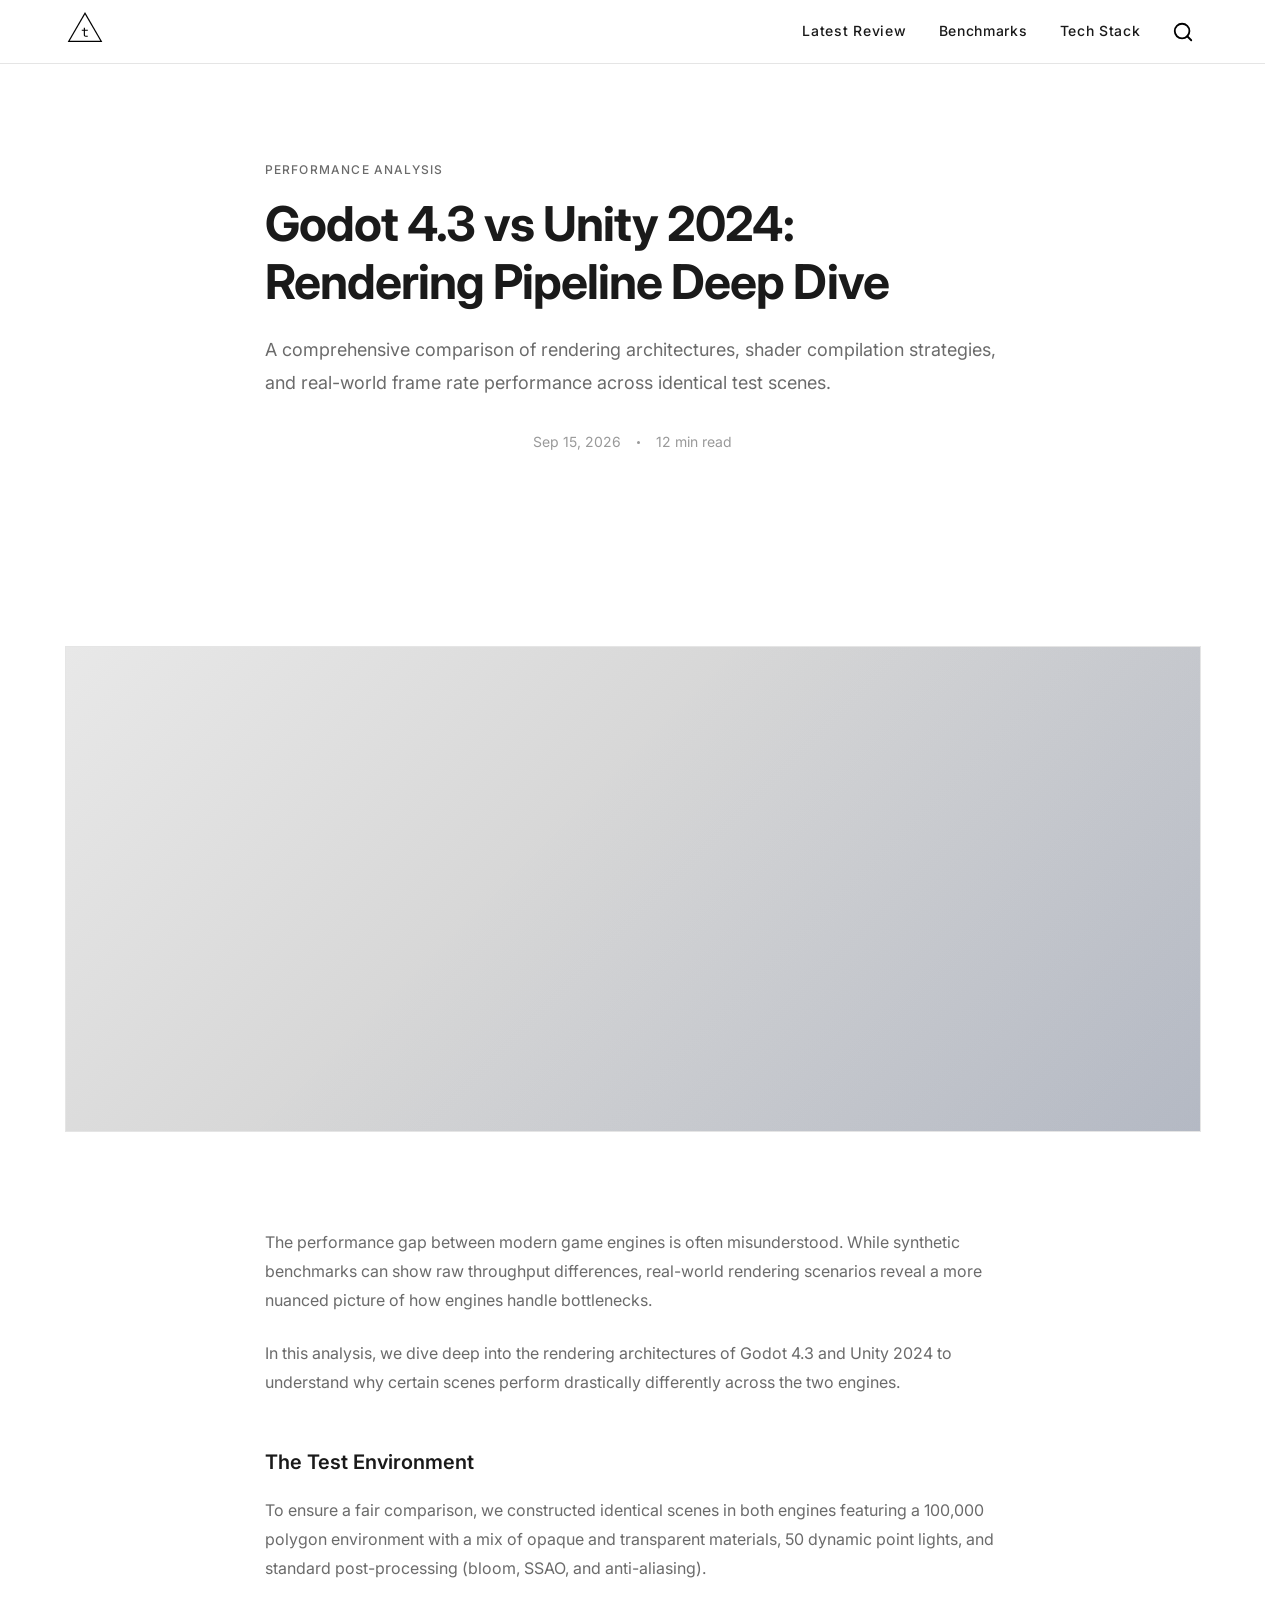
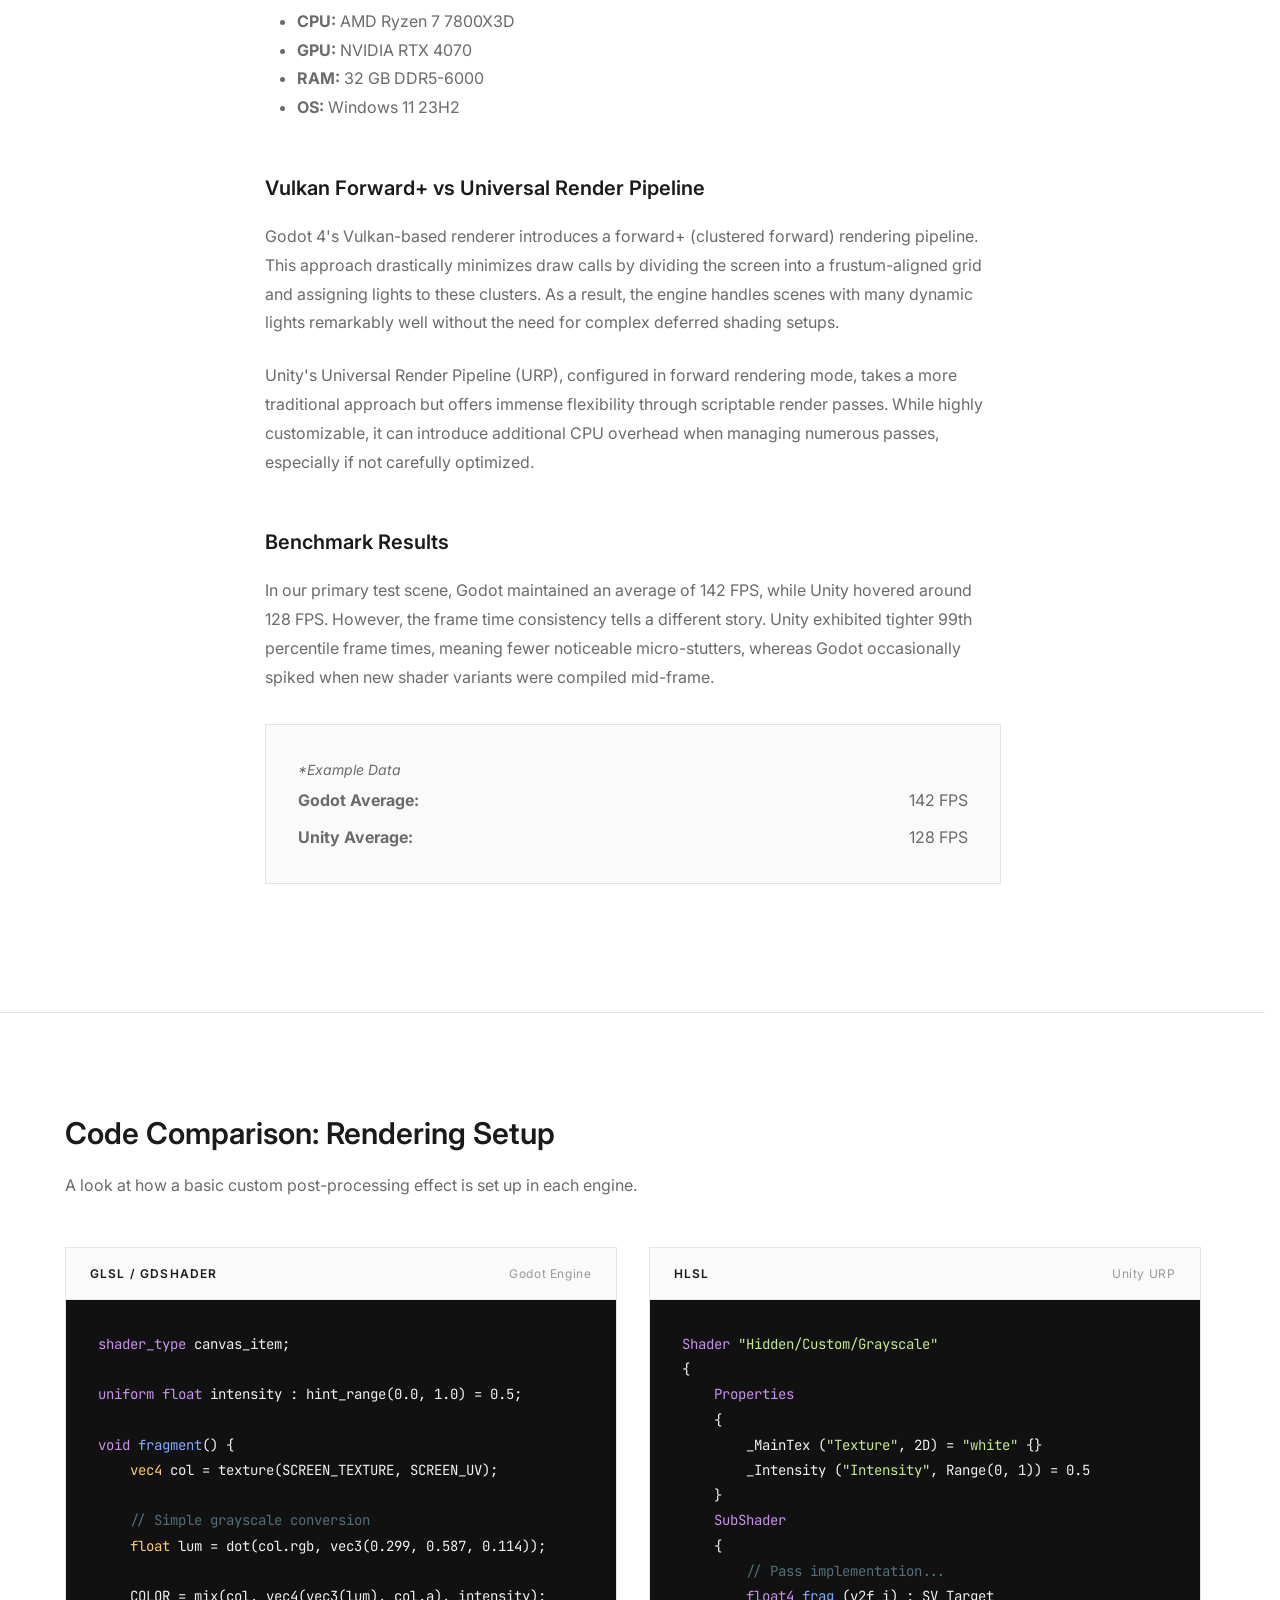
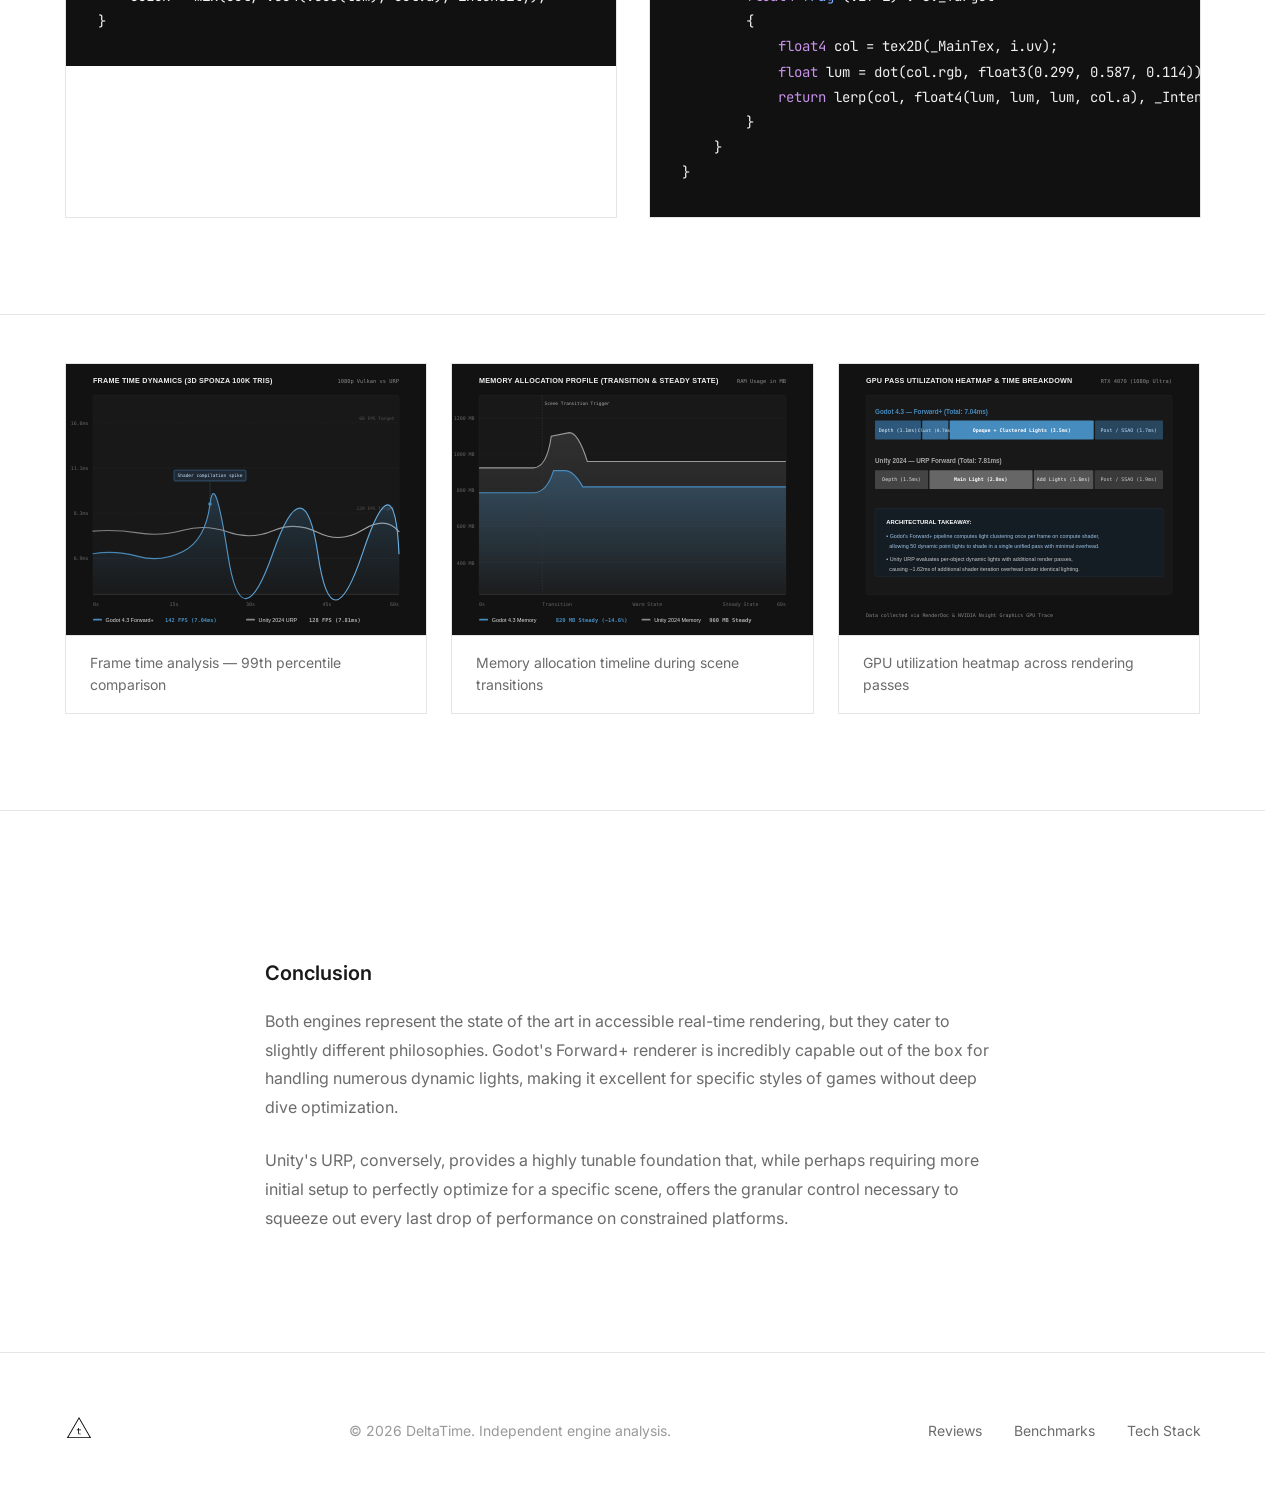
==== commit 80b0bbd9: "ganti searchicon" ====
--- a/article.html
+++ b/article.html
@@ -41,7 +41,7 @@
             <a href="tech-stack.html" class="header__link">Tech Stack</a>
         </nav>
         <button class="header__search" id="search-toggle" aria-label="Open search" type="button">
-          <img src="assets/searchIcon.svg" alt="" aria-hidden="true" width="18" height="18">
+          <img src="assets/searchbaru.svg" alt="" aria-hidden="true" width="18" height="18">
         </button>
         <button class="header__menu-toggle" id="menu-toggle" aria-label="Toggle menu" aria-expanded="false" type="button">
           <span></span>
--- a/css/components.css
+++ b/css/components.css
@@ -62,12 +62,28 @@
   width: 100%;
 }
 
+.header__actions {
+  display: flex;
+  align-items: center;
+  gap: var(--space-xl); /* Sesuaikan gap agar presisi dengan tombol & nav */
+}
+
+.header__nav {
+  display: flex;
+  align-items: center;
+  gap: var(--space-xl);
+}
+
 .header__search {
-  display: flex;
+  display: inline-flex;
   align-items: center;
   justify-content: center;
   width: 36px;
   height: 36px;
+  padding: 0;
+  border: none;
+  background: transparent;
+  cursor: pointer;
   transition: opacity var(--transition-fast);
 }
 
@@ -76,8 +92,9 @@
 }
 
 .header__search img {
-  width: 18px;
-  height: 18px;
+  width: 22px;
+  height: 22px;
+  display: block;
 }
 
 /* Mobile menu toggle */
@@ -1044,4 +1061,29 @@
 
 .skip-link:focus {
   top: var(--space-md);
+}
+
+/* Typewriter Cursor Styling */
+.hero__title {
+  min-height: 2.2em; /* Mencegah layout meloncat saat teks belum terketik */
+}
+
+.typewriter-cursor {
+  display: inline-block;
+  width: 3px;
+  height: 0.85em;
+  background-color: var(--color-text, #000000);
+  margin-left: 4px;
+  vertical-align: -0.05em;
+  animation: blink 0.75s step-end infinite;
+}
+
+/* Animasi Kedip Garis Kursor */
+@keyframes blink {
+  from, to {
+    opacity: 1;
+  }
+  50% {
+    opacity: 0;
+  }
 }
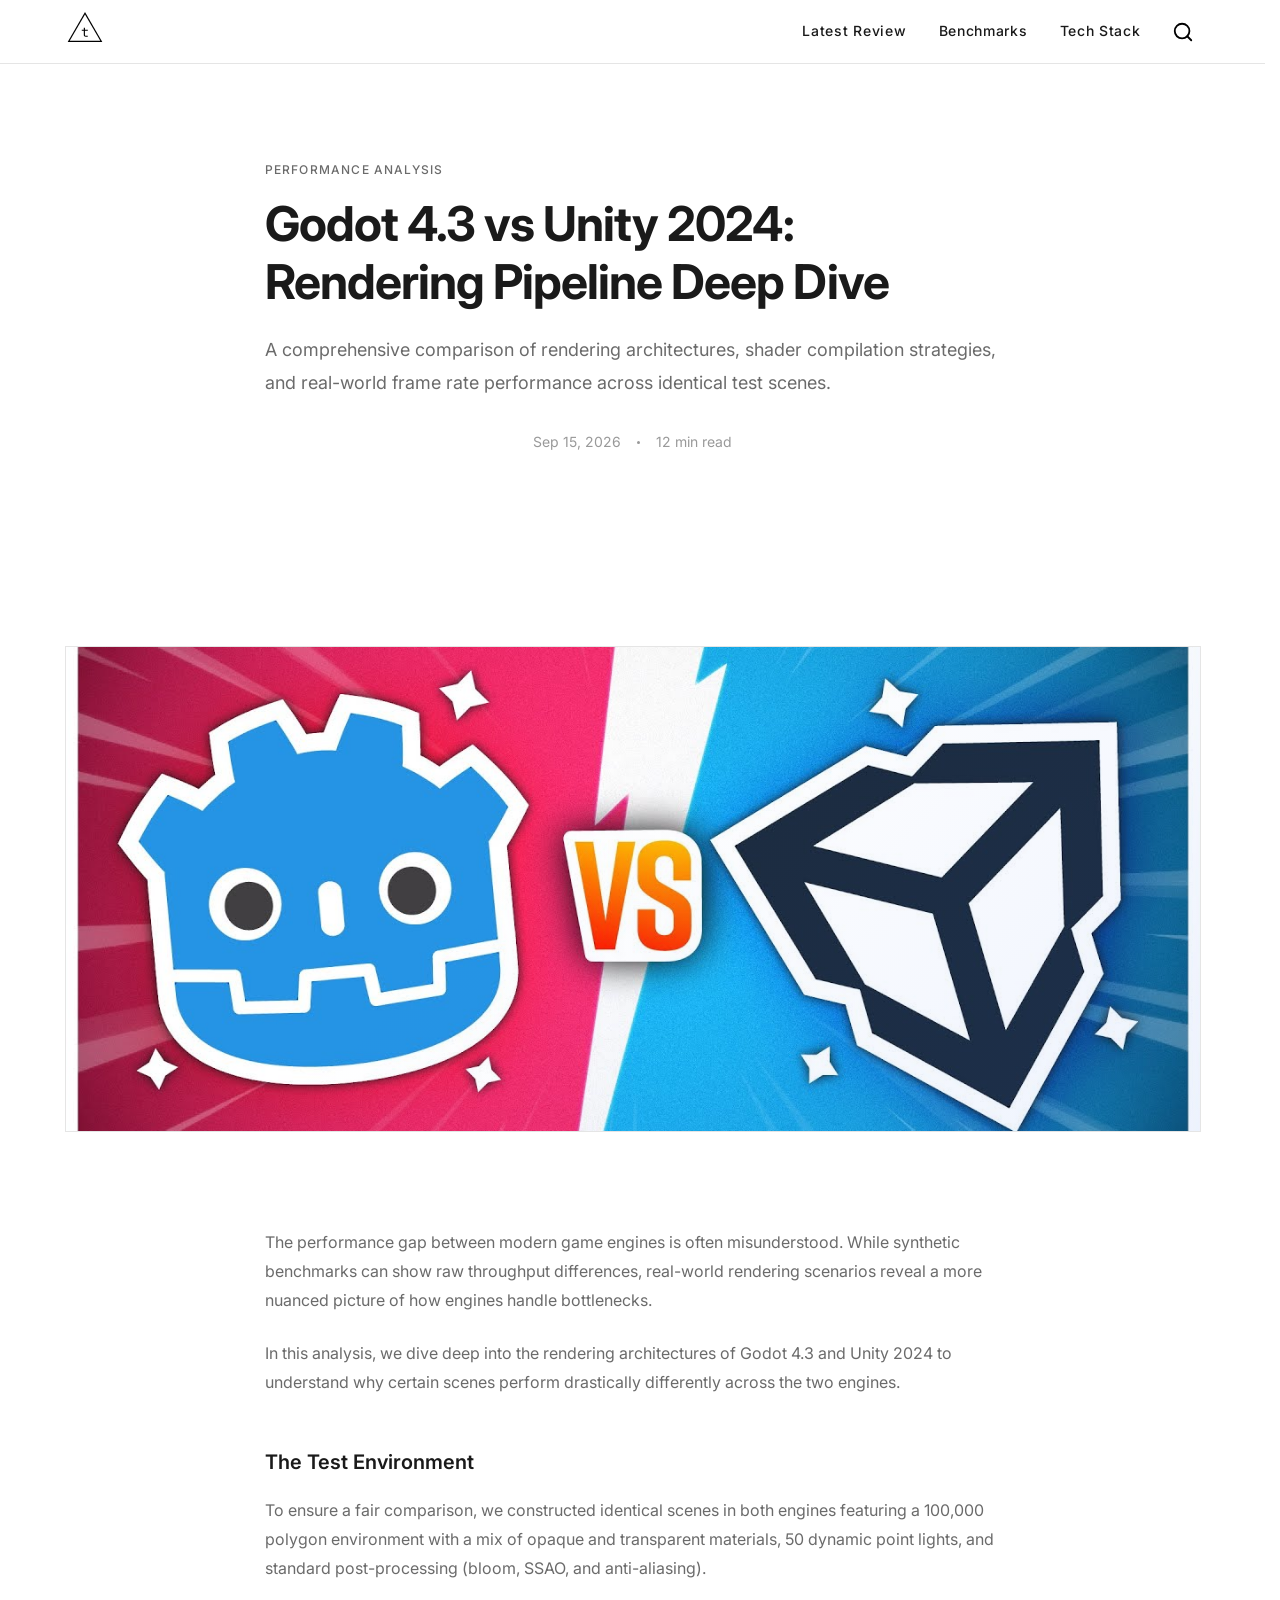
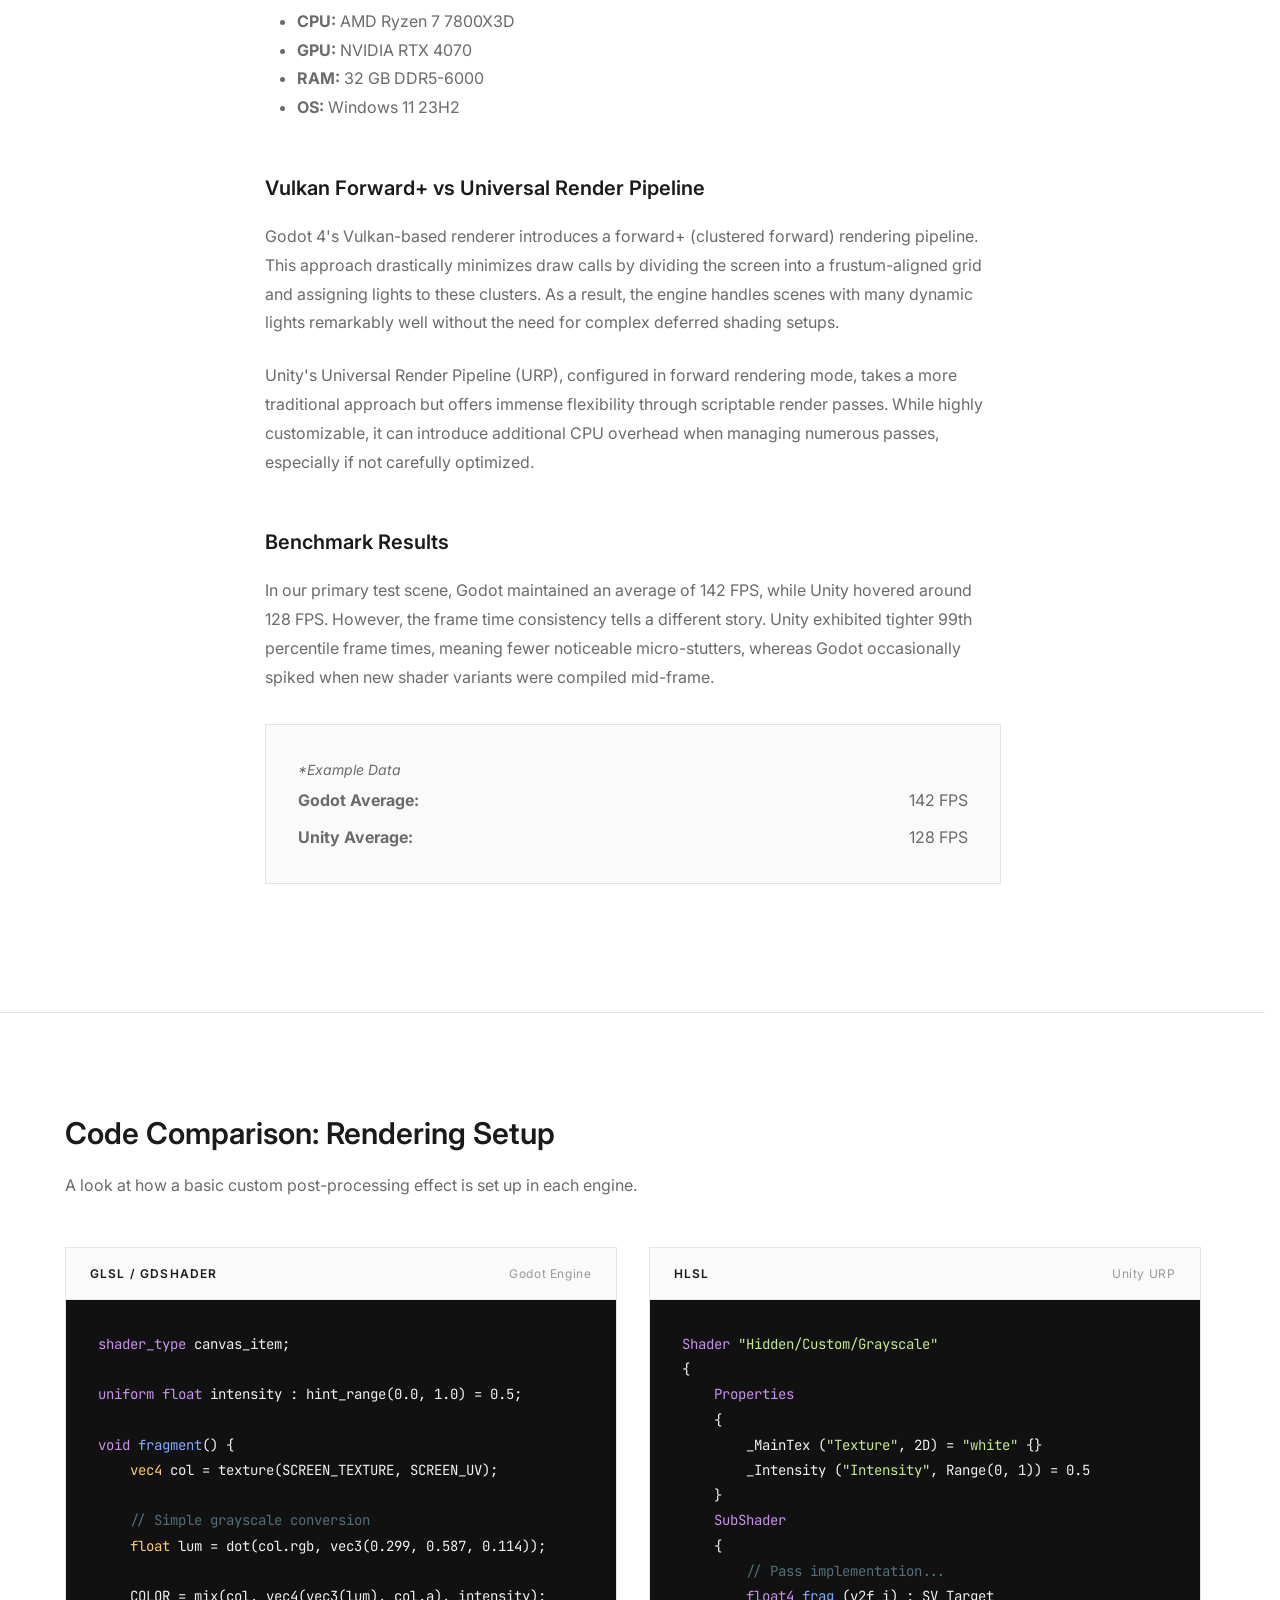
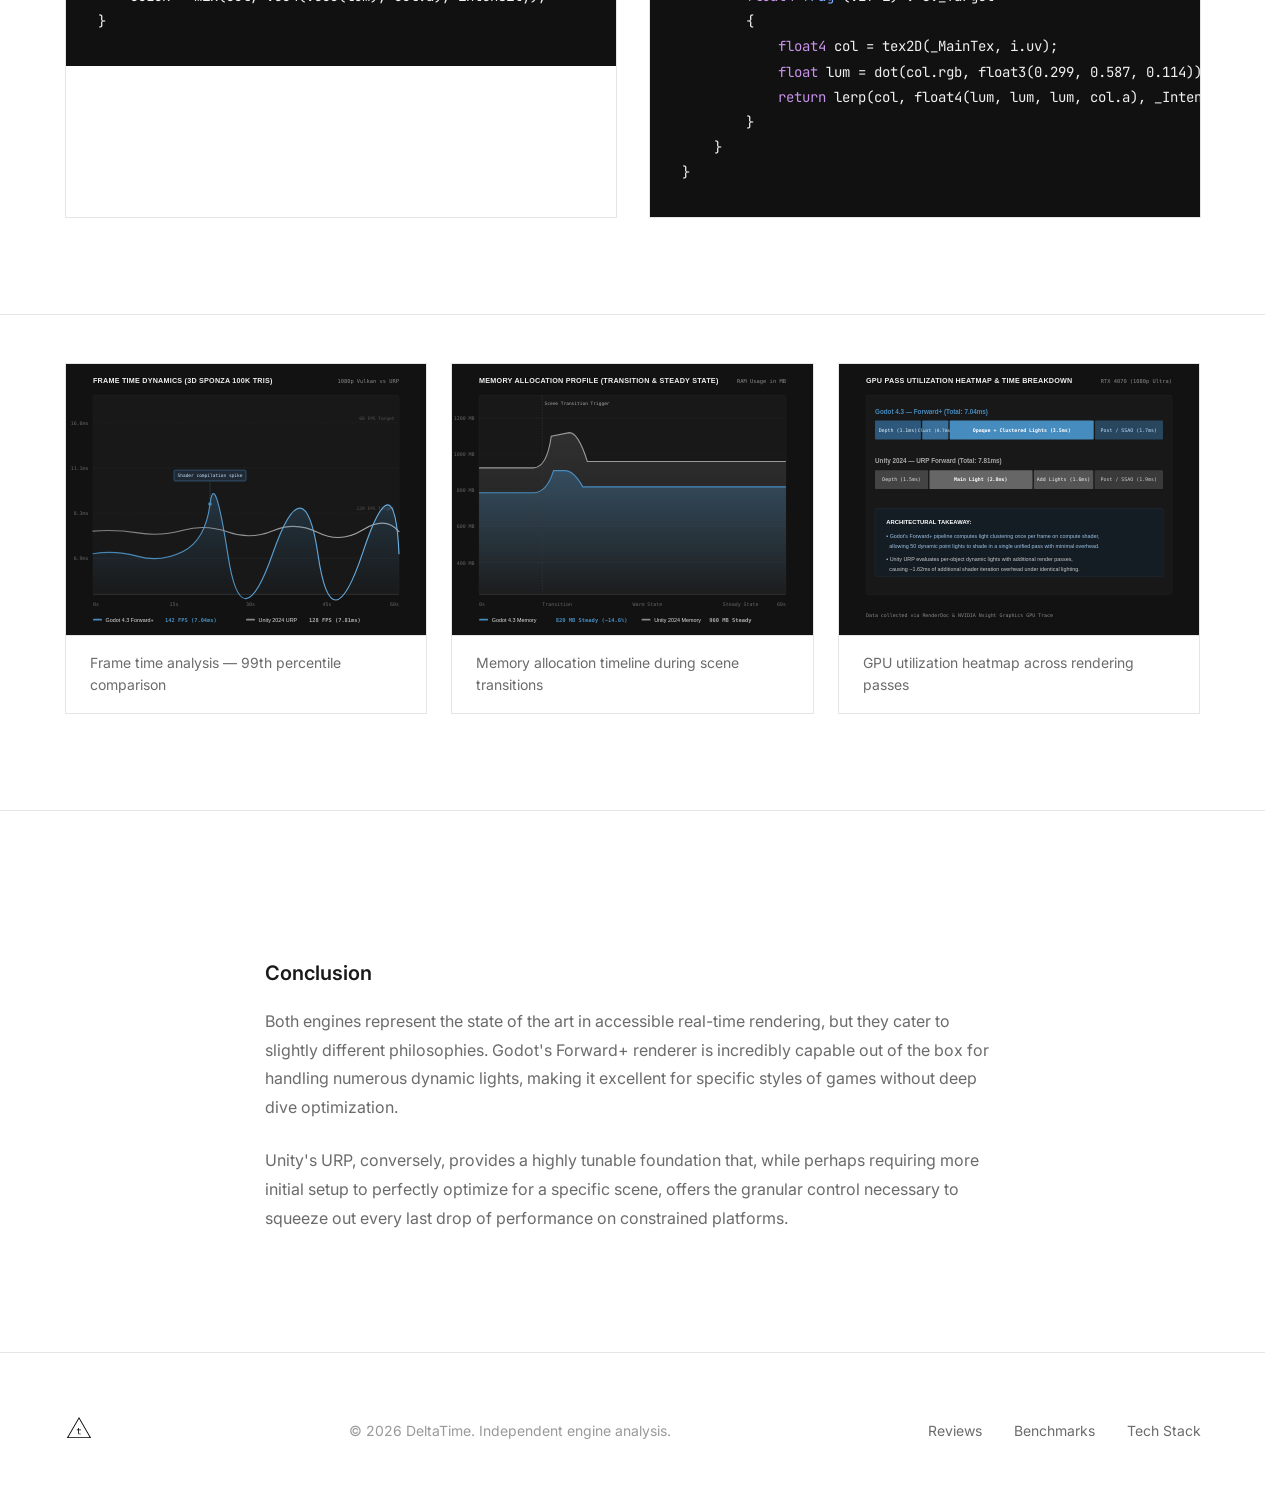
==== commit ba04fba2: "fix all" ====
--- a/article.html
+++ b/article.html
@@ -5,6 +5,9 @@
   <meta name="viewport" content="width=device-width, initial-scale=1.0">
   <title>Godot 4.3 vs Unity 2024: Rendering Pipeline Deep Dive — DeltaTime</title>
   <meta name="description" content="A comprehensive comparison of rendering architectures, shader compilation strategies, and real-world frame rate performance between Godot and Unity.">
+
+  <!-- icon -->
+  <link rel="icon" type="image/svg+xml" href="assets/deltaTimeLogo.svg">
 
   <!-- Fonts -->
   <link rel="preconnect" href="https://fonts.googleapis.com">
@@ -83,6 +86,7 @@
       <section class="section">
         <div class="container">
           <figure class="featured-review__image" data-tilt data-tilt-max="3" data-tilt-speed="400" data-tilt-glare data-tilt-max-glare="0.06" data-aos="fade-up" style="aspect-ratio: 21/9; margin-bottom: 0;">
+            <img src="assets/bewan.jpg" alt="">
             <figcaption class="visually-hidden">Game engine editor showing a 3D scene with performance metrics overlay</figcaption>
           </figure>
         </div>
--- a/css/components.css
+++ b/css/components.css
@@ -331,10 +331,18 @@
 
 .featured-review__image {
   width: 100%;
+  aspect-ratio: 16 / 9; /* Tentukan rasio kotak (bisa disesuaikan: 4/3, 16/9, dll) */
   background: linear-gradient(135deg, #e8e8e8 0%, #d4d4d4 50%, #c0c0c0 100%);
   border: var(--border-thin);
   overflow: hidden;
   position: relative;
+}
+
+.featured-review__image img {
+  width: 100%;
+  height: 100%; /* Ubah height dari auto ke 100% */
+  object-fit: cover; /* Ubah dari contain ke cover agar mengisi penuh */
+  display: block;
 }
 
 .featured-review__image::after {
@@ -343,6 +351,7 @@
   inset: 0;
   background:
     linear-gradient(135deg, transparent 40%, rgba(37, 99, 235, 0.08) 100%);
+  pointer-events: none;
 }
 
 .featured-review__category {
